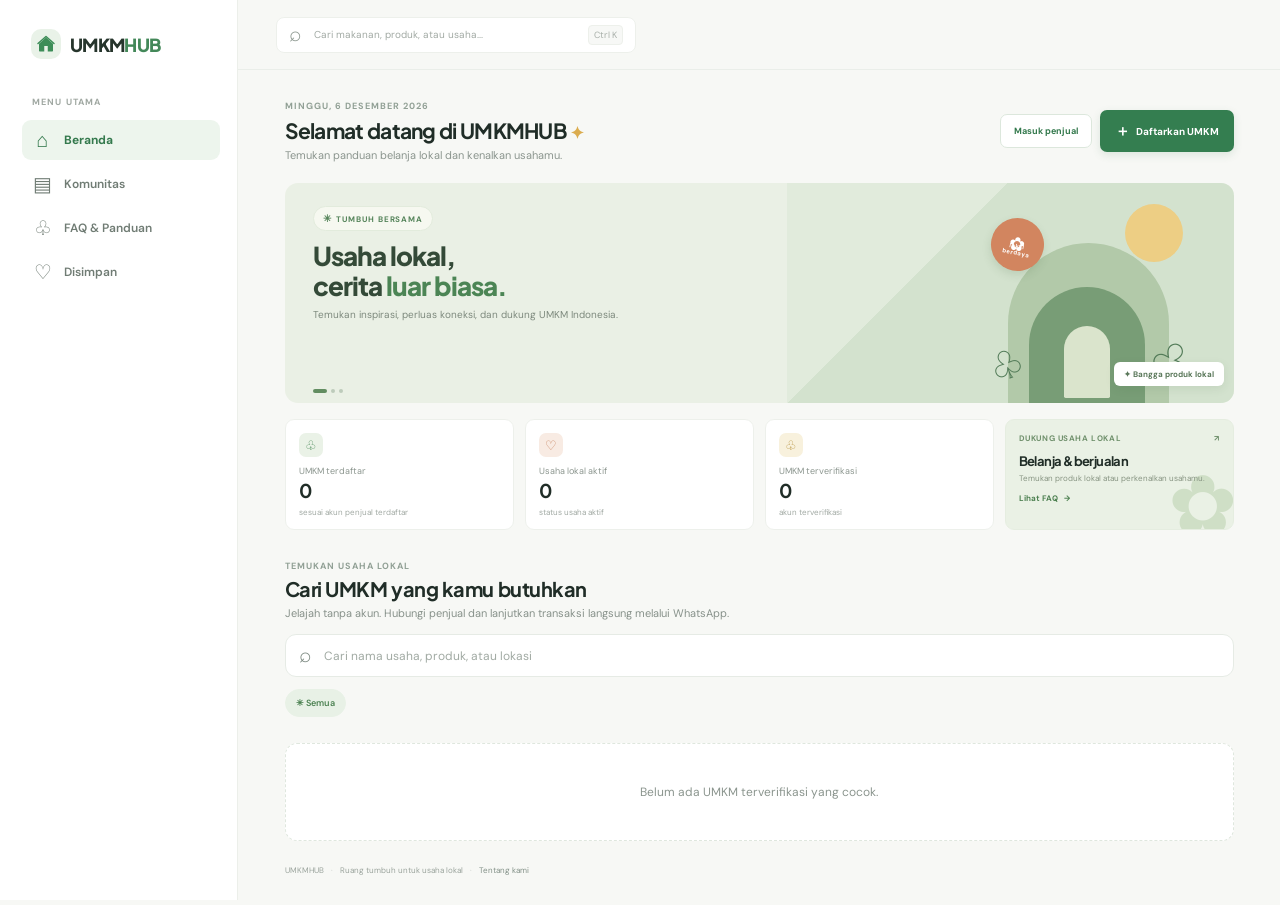
==== index.html @ 836ca8a2 "update" ====
<!doctype html>
<html lang="id">
<head>
  <meta charset="utf-8" />
  <meta name="viewport" content="width=device-width, initial-scale=1" />
  <meta name="theme-color" content="#f7f8f5" />
  <meta name="description" content="Temukan, dukung, dan tumbuhkan UMKM Indonesia bersama UMKMHUB." />
  <title>UMKMHUB — Tumbuh Bersama</title>
  <link rel="preconnect" href="https://fonts.googleapis.com">
  <link rel="preconnect" href="https://fonts.gstatic.com" crossorigin>
  <link href="https://fonts.googleapis.com/css2?family=DM+Sans:wght@400;500;600;700;800&family=Plus+Jakarta+Sans:wght@400;500;600;700;800&display=swap" rel="stylesheet">
  <link rel="stylesheet" href="styles.css" />
  <link rel="stylesheet" href="admin.css" />
  <link rel="stylesheet" href="motion.css" />
  <link rel="stylesheet" href="app-motion.css" />
  
</head>
<body>
  <div class="app-shell">
    <aside class="sidebar">
      <a class="brand" href="#home" aria-label="UMKMHUB beranda"><span class="brand-mark"><svg viewBox="0 0 40 40" fill="none"><path d="M6 19.5 20 7l14 12.5v14a1.5 1.5 0 0 1-1.5 1.5h-9v-11h-7v11h-9A1.5 1.5 0 0 1 6 33.5v-14Z" fill="currentColor"/><path d="M4 19 20 5l16 14" stroke="currentColor" stroke-width="3" stroke-linecap="round" stroke-linejoin="round"/></svg></span><span>UMKM<span class="brand-green">HUB</span></span></a>
      <div class="side-label">MENU UTAMA</div>
      <nav class="main-nav" aria-label="Navigasi utama">
        <a class="nav-link active" href="#home"><span class="nav-icon">⌂</span>Beranda</a>
        <a class="nav-link" href="#community"><span class="nav-icon">▤</span>Komunitas</a>
        <a class="nav-link" href="#programs"><span class="nav-icon">♧</span>FAQ & Panduan</a>
        <a class="nav-link" href="#saved"><span class="nav-icon">♡</span>Disimpan</a>
      </nav>
    </aside>

    <main class="main-content">
      <header class="topbar"><div class="mobile-brand"><span class="brand-mark"><svg viewBox="0 0 40 40" fill="none"><path d="M6 19.5 20 7l14 12.5v14a1.5 1.5 0 0 1-1.5 1.5h-9v-11h-7v11h-9A1.5 1.5 0 0 1 6 33.5v-14Z" fill="currentColor"/><path d="M4 19 20 5l16 14" stroke="currentColor" stroke-width="3" stroke-linecap="round" stroke-linejoin="round"/></svg></span>UMKM<span class="brand-green">HUB</span></div><label class="top-search"><span aria-hidden="true">⌕</span><input id="global-search" type="search" placeholder="Cari makanan, produk, atau usaha..." aria-label="Cari makanan, produk, atau usaha"><kbd>Ctrl K</kbd></label></header>
      <div class="content-wrap">
      <div class="community-view page-view" id="home" data-page-view="home">
        <section class="welcome-row"><div><div class="date-label">SELASA, 24 JUNI 2025</div><h1>Selamat datang di UMKMHUB <span>✦</span></h1><p>Temukan panduan belanja lokal dan kenalkan usahamu.</p></div><div class="buyer-actions"><button type="button" class="seller-login-trigger" id="seller-login-trigger">Masuk penjual</button><button class="primary-button" id="add-business"><span>＋</span> Daftarkan UMKM</button></div></section>
        <section class="hero-banner"><div class="hero-copy"><div class="hero-tag"><span>✳</span> TUMBUH BERSAMA</div><h2>Usaha lokal,<br>cerita <em>luar biasa.</em></h2><p>Temukan inspirasi, perluas koneksi, dan dukung UMKM Indonesia.</p></div><div class="hero-art" aria-hidden="true"><div class="sun"></div><div class="arch arch-back"></div><div class="arch arch-front"><div class="arch-window"></div></div><div class="plant plant-a">♧</div><div class="plant plant-b">♧</div><div class="hero-sticker">✿<small>lokal<br>berdaya</small></div><div class="floating-note">✦  Bangga produk lokal</div></div><div class="hero-dots"><i class="on"></i><i></i><i></i></div></section>

        <section class="stats-grid" aria-label="Ringkasan komunitas"><article class="stat-card"><span class="stat-icon green-icon">♧</span><small>UMKM terdaftar</small><strong>0</strong><span class="stat-foot">sesuai akun penjual terdaftar</span></article><article class="stat-card"><span class="stat-icon peach-icon">♡</span><small>Usaha lokal aktif</small><strong>0</strong><span class="stat-foot">status usaha aktif</span></article><article class="stat-card"><span class="stat-icon yellow-icon">♧</span><small>UMKM terverifikasi</small><strong>0</strong><span class="stat-foot">akun terverifikasi</span></article><article class="stat-card stat-highlight"><div class="highlight-top"><span>DUKUNG USAHA LOKAL</span><span>↗</span></div><strong>Belanja & berjualan</strong><p>Temukan produk lokal atau perkenalkan usahamu.</p><button type="button" class="text-link">Lihat FAQ <span>→</span></button><div class="highlight-flower">✿</div></article></section>

        <section class="section-block buyer-discover" id="discover">
  <div class="section-heading"><div><div class="eyebrow">TEMUKAN USAHA LOKAL</div><h2>Cari UMKM yang kamu butuhkan</h2><p class="discover-intro">Jelajah tanpa akun. Hubungi penjual dan lanjutkan transaksi langsung melalui WhatsApp.</p></div></div>
  <label class="discover-search"><span aria-hidden="true">⌕</span><input id="discover-search" type="search" placeholder="Cari nama usaha, produk, atau lokasi" aria-label="Cari UMKM berdasarkan nama, produk, atau lokasi"></label>
  <div class="category-row" role="group" aria-label="Filter kategori"><button class="category-chip selected" data-category="Semua">✳ Semua</button></div>
  <div class="business-grid" id="business-grid"></div>
  <div class="empty-search" id="empty-search">Belum ada UMKM terverifikasi yang cocok.</div>
</section>
      </div>

        <section class="section-block saved-section page-view" id="saved" data-page-view="saved" aria-labelledby="saved-title">
          <div class="section-heading"><div><div class="eyebrow">DAFTAR PRIBADI</div><h2 id="saved-title">UMKM yang kamu simpan</h2><p class="saved-intro">Kumpulkan toko favorit agar mudah ditemukan kembali.</p></div></div>
          <p class="saved-empty" id="saved-empty">Belum ada toko tersimpan. Kunjungi postingan penjual di Komunitas, lalu tekan Simpan.</p>
          <div class="saved-grid" id="saved-grid"></div>
        </section>

        <section class="section-block faq-section page-view" id="programs" data-page-view="programs" aria-labelledby="faq-title">
          <div class="section-heading"><div><div class="eyebrow">PANDUAN UMKMHUB</div><h2 id="faq-title">Belanja lokal atau mulai berjualan</h2><p class="faq-intro">Jawaban singkat tentang cara menemukan produk UMKM dan mengenalkan usahamu di UMKMHUB.</p></div></div>
          <div class="faq-list">
            <details><summary>Bagaimana cara membeli produk di UMKMHUB?</summary><p>Jelajahi UMKM terverifikasi, pilih usaha atau produk yang kamu suka, lalu tekan <b>Hubungi via WhatsApp</b>. Kamu bisa bertanya stok dan menyepakati harga, pembayaran, serta pengiriman langsung dengan penjual.</p></details>
            <details><summary>Apakah pembeli perlu membuat akun?</summary><p>Tidak. Kamu dapat melihat daftar usaha dan produk tanpa akun, kemudian menghubungi penjual langsung melalui WhatsApp.</p></details>
            <details><summary>Bagaimana cara mendaftarkan usaha agar bisa tampil?</summary><p>Tekan <b>Daftarkan UMKM</b>, lengkapi data pemilik dan usaha, lalu buat kata sandi untuk akun penjual. Admin akan meninjau pendaftaran sebelum usaha ditampilkan.</p></details>
            <details><summary>Kapan usaha saya tampil di daftar UMKM?</summary><p>Usaha tampil kepada masyarakat setelah pendaftaran diverifikasi oleh admin. Setelah disetujui, masuk dengan nomor WhatsApp dan kata sandi untuk mengelola profil serta produk di dashboard penjual.</p></details>
            <details><summary>Bagaimana transaksi dan pengiriman dilakukan?</summary><p>UMKMHUB membantu mempertemukan pembeli dan penjual. Detail pesanan, pembayaran, dan pengiriman disepakati langsung antara pembeli dan penjual melalui WhatsApp.</p></details>
            <details><summary>Apakah penjual bisa memperkenalkan produk dan kabar usaha?</summary><p>Bisa. Penjual yang sudah masuk dapat mengelola profil usaha, menambahkan produk, dan membagikan cerita atau informasi terbaru untuk komunitas.</p></details>
          </div>
          <div class="faq-actions"><button type="button" class="primary-button" id="faq-seller-register">Daftarkan usahamu <span>→</span></button></div>
        </section>

        <section class="section-block community-section page-view" id="community" data-page-view="community"><div class="section-heading"><div><div class="eyebrow">DARI KOMUNITAS</div><h2>Cerita & inspirasi <span class="tiny-spark">✦</span></h2></div><button class="compose-button" id="compose-post">＋ Buat postingan</button></div><p class="community-empty" id="community-empty">Belum ada postingan dari penjual aktif.</p></section>
        <section class="section-block about-section page-view" id="tentang" data-page-view="tentang" aria-labelledby="about-title"><div class="eyebrow">TENTANG PROYEK</div><h1 id="about-title">Tentang UMKMHUB</h1><p class="about-intro">Proyek ini dibuat sebagai bagian dari tugas Rekayasa Perangkat Lunak.</p><article class="about-creator-card"><span class="about-creator-avatar" aria-hidden="true">FP</span><div class="about-creator-details"><span class="eyebrow">IDENTITAS PEMBUAT</span><h2>Fanesa dwi putri</h2><dl><div><dt>NIM</dt><dd>43250542</dd></div><div><dt>Tugas</dt><dd>Rekayasa perangkat lunak (RPL)</dd></div></dl></div></article></section>
        <footer class="page-footer">UMKMHUB <span>·</span> Ruang tumbuh untuk usaha lokal <span>·</span> <a href="#tentang">Tentang kami</a></footer>
      </div>
    </main>
  </div>
  <nav class="mobile-nav" aria-label="Navigasi mobile"><a class="active" href="#home"><span>⌂</span>Beranda</a><a href="#community"><span>▤</span>Komunitas</a><button id="mobile-add" aria-label="Daftarkan UMKM">＋</button><a href="#programs"><span>❔</span>FAQ</a><a href="#saved"><span>♡</span>Disimpan</a></nav>
  <div class="toast" id="toast" role="status"></div>
  <dialog class="registration-modal" id="registration-modal"><form id="registration-form"><div class="modal-top"><div><div class="eyebrow">PENDATAAN UMKM</div><h2>Daftarkan usahamu</h2><p>Lengkapi data agar usaha lebih mudah ditemukan.</p></div><button type="button" class="modal-close" aria-label="Tutup">×</button></div><div class="form-section-title">Data pemilik</div><div class="form-grid"><label>Nama pemilik<input name="owner" required placeholder="Nama lengkap"></label><label>Nomor WhatsApp<input name="phone" required inputmode="tel" placeholder="08xxxxxxxxxx"></label><label>Email<input name="email" type="email" required placeholder="nama@email.com"></label><label>Alamat pemilik<input name="ownerAddress" required placeholder="Kecamatan, kota"></label></div><div class="form-section-title">Data usaha</div><div class="form-grid"><label>Nama usaha<input name="business" required placeholder="Nama yang dikenal pelanggan"></label><label>Kategori<select name="category" required><option value="">Pilih kategori</option><option>Kuliner</option><option>Fashion</option><option>Kerajinan</option><option>Kecantikan</option><option>Jasa</option><option>Minuman</option><option>Lainnya</option></select></label><label>Tahun berdiri<input name="year" type="number" min="1900" max="2026" placeholder="Contoh: 2021"></label><label>Alamat usaha<input name="address" required placeholder="Jalan, kecamatan, kota"></label><label>Jumlah karyawan<input name="employees" type="number" min="0" placeholder="Jumlah orang"></label><label>Omzet per bulan<input name="revenue" placeholder="Rp"></label><label>Jumlah produk<input name="products" type="number" min="0" placeholder="Jumlah produk"></label><label>Status usaha<select name="businessStatus"><option>Aktif</option><option>Tidak Aktif</option></select></label><label class="full-field">Media sosial<input name="social" placeholder="Instagram, TikTok, atau tautan lainnya"></label><label class="full-field">Deskripsi usaha<textarea name="description" rows="3" placeholder="Ceritakan usaha dan produk unggulanmu"></textarea></label><label class="full-field">Foto usaha / produk<input name="photo" type="file" accept="image/*"></label></div><div class="seller-account-step" id="seller-account-step" hidden><div class="form-section-title">Buat akun penjual</div><p class="account-step-copy">Nomor WhatsApp ini menjadi nomor login. Akun dapat digunakan setelah disetujui admin.</p><label>Nomor WhatsApp untuk login<input id="seller-account-phone" type="tel" readonly></label><label>Kata sandi<input id="seller-password" type="password" minlength="8" autocomplete="new-password" placeholder="Minimal 8 karakter"></label><label>Ulangi kata sandi<input id="seller-password-confirm" type="password" minlength="8" autocomplete="new-password" placeholder="Masukkan ulang kata sandi"></label></div><div class="form-note" id="registration-note">Pendaftaran akan berstatus <b>Menunggu Verifikasi</b> sampai ditinjau pengelola.</div><div class="modal-actions"><button type="button" class="cancel-button" id="registration-back" hidden>Kembali</button><button type="button" class="cancel-button" id="registration-cancel">Batal</button><button type="submit" class="primary-button" id="registration-next">Selanjutnya <span>→</span></button></div></form></dialog>
  <dialog class="seller-login-modal" id="seller-login-modal"><form id="seller-login-form"><div class="modal-top"><div><div class="eyebrow">AKUN PENJUAL</div><h2>Masuk ke UMKMHUB</h2><p>Gunakan nomor WhatsApp yang didaftarkan.</p></div><button type="button" class="modal-close seller-login-close" aria-label="Tutup">×</button></div><label>Nomor WhatsApp<input name="phone" type="tel" autocomplete="username" required placeholder="08xxxxxxxxxx"></label><label>Kata sandi<input name="password" type="password" autocomplete="current-password" required></label><p class="seller-login-message" id="seller-login-message" role="status"></p><button type="submit" class="primary-button">Masuk <span>→</span></button><p class="login-register-hint">Belum punya akun penjual? <button type="button" id="seller-register-trigger">Daftarkan usaha</button></p></form></dialog>
  <dialog class="post-modal" id="post-modal"><form id="post-form"><div class="modal-top"><div><div class="eyebrow">KOMUNITAS UMKMHUB</div><h2>Bagikan cerita usahamu</h2><p>Ceritakan kabar, produk baru, atau pencapaianmu.</p></div><button type="button" class="post-close modal-close" aria-label="Tutup">×</button></div><label class="post-label">Postingan<textarea name="postText" rows="5" required placeholder="Apa cerita usahamu hari ini?"></textarea></label><div class="form-grid post-fields"><label>Produk (opsional)<input name="postProduct" placeholder="Nama produk"></label><label>Harga (opsional)<input name="postPrice" placeholder="Contoh: Rp 25.000"></label></div><div class="modal-actions"><button type="button" class="post-cancel cancel-button">Batal</button><button type="submit" class="primary-button">Publikasikan <span>↗</span></button></div></form></dialog>
  <dialog class="profile-modal" id="profile-modal"><div class="profile-modal-cover"><span class="profile-modal-emoji"></span><button type="button" class="profile-close modal-close" aria-label="Tutup">×</button></div><div class="profile-modal-body"><div class="profile-modal-title"><div><div class="eyebrow">PROFIL UMKM · <span class="profile-category"></span></div><h2 class="profile-name"></h2><p class="profile-location"></p></div><button class="follow-button profile-follow">+ Ikuti</button></div><p class="profile-about">Usaha lokal yang tumbuh bersama komunitas UMKMHUB.</p><h3>Produk unggulan</h3><div class="profile-products"></div><button class="primary-button contact-owner">Hubungi via WhatsApp ↗</button></div></dialog>
  <script src="store.js"></script>
  <script src="home.js"></script>
</body>
</html>
---- styles.css ----
:root{--ink:#202d27;--muted:#87908a;--green:#26784d;--green-dark:#1d633f;--green-soft:#e9f2e8;--line:#edf0eb;--paper:#fff;--bg:#f7f8f5;--font:'DM Sans',sans-serif;--display:'Plus Jakarta Sans',sans-serif}*{box-sizing:border-box}html{scroll-behavior:smooth}body{margin:0;background:var(--bg);color:var(--ink);font-family:var(--font);font-size:13px;-webkit-font-smoothing:antialiased}button,input{font:inherit}button,a{-webkit-tap-highlight-color:transparent}button{color:inherit}.app-shell{max-width:1600px;margin:auto;min-height:100vh;display:grid;grid-template-columns:238px minmax(510px,1fr) 300px;background:var(--bg)}.sidebar{position:sticky;top:0;height:100vh;padding:29px 17px 18px 22px;background:#fff;border-right:1px solid #ecefea;display:flex;flex-direction:column;z-index:5}.brand{display:flex;align-items:center;gap:9px;text-decoration:none;color:#26352c;font:800 18px var(--display);letter-spacing:-.7px;padding:0 9px 37px}.brand-mark{display:grid;place-items:center;width:30px;height:30px;border-radius:10px;background:#e9f2e8;color:#3d8d58}.brand-mark svg{width:20px;height:20px}.brand-green{color:#438859}.side-label{padding:0 10px;color:#a0a8a2;font-size:9px;font-weight:700;letter-spacing:1.15px}.main-nav{display:grid;gap:4px;margin-top:12px}.nav-link{height:40px;display:flex;align-items:center;gap:12px;padding:0 11px;border-radius:9px;text-decoration:none;color:#707c74;font-size:12px;font-weight:600;transition:.2s}.nav-link:hover{background:#f6f8f5;color:#3d794f}.nav-link.active{color:#34794d;background:#edf5ed;font-weight:700}.nav-icon{width:19px;text-align:center;font-size:20px;font-weight:400;line-height:1}.connect-label{margin-top:30px}.connections{padding:9px 8px 0}.connection{height:43px;display:flex;align-items:center;gap:9px;position:relative}.connection>span:nth-child(2){display:grid;gap:2px}.connection b{font-size:10px;font-weight:600}.connection small{font-size:9px;color:#9aa29c}.avatar{display:grid;place-items:center;flex-shrink:0;border-radius:50%;font-size:14px}.avatar.mini{width:27px;height:27px;font-size:12px}.avatar-1{background:#f3e9d7}.avatar-2{background:#ecdfeb}.avatar-3{background:#e5e7d5}.avatar-4{background:#e5d5bd}.online-dot{position:absolute;width:7px;height:7px;border:1.5px solid #fff;background:#66b479;border-radius:50%;left:20px;top:23px}.see-all{border:0;background:none;color:#4d8b5e;padding:9px 0 0 36px;font-size:10px;font-weight:600;cursor:pointer}.see-all span{margin-left:7px}.sidebar-bottom{margin-top:auto}.help-card{background:#f3f6ef;padding:15px;border-radius:11px;position:relative;overflow:hidden}.help-spark{position:absolute;right:12px;top:9px;color:#a5bd8d;font-size:25px}.help-card>b{font-size:11px}.help-card p{color:#818d82;font-size:10px;line-height:1.55;margin:7px 0 11px;max-width:160px}.help-card a{font-size:9px;font-weight:700;text-decoration:none;color:#4e8055}.help-card a span{margin-left:4px}.profile-switch{width:100%;border:0;border-top:1px solid var(--line);margin-top:17px;padding:14px 3px 0;background:#fff;display:flex;align-items:center;text-align:left;gap:9px;cursor:pointer}.user-avatar{width:32px;height:32px;color:#fff;background:#4b8660;font-size:10px;font-weight:700}.profile-info{display:grid;gap:3px;flex:1}.profile-info b{font-size:10px}.profile-info small{font-size:9px;color:#929b94}.more-dots{color:#838e87;font-size:20px;letter-spacing:1px}.main-content{min-width:0}.topbar{height:70px;position:sticky;top:0;z-index:4;background:rgba(247,248,245,.92);backdrop-filter:blur(12px);display:flex;align-items:center;justify-content:space-between;padding:0 38px;border-bottom:1px solid rgba(230,234,228,.7)}.top-search{height:36px;width:min(360px,55%);display:flex;align-items:center;gap:10px;padding:0 12px;background:#fff;border:1px solid #edf0eb;border-radius:8px;color:#8d9890}.top-search>span{font-size:21px;line-height:1}.top-search input{border:0;outline:none;min-width:0;flex:1;color:#39453e;font-size:10px;background:transparent}.top-search input::placeholder{color:#a2aaa4}.top-search kbd{font:9px var(--font);color:#a8afa9;background:#f7f8f6;border:1px solid #edf0eb;border-radius:4px;padding:3px 5px}.top-actions{display:flex;align-items:center;gap:14px}.icon-button{border:0;background:none;font-size:19px;color:#737e76;position:relative;cursor:pointer}.notification i{position:absolute;width:5px;height:5px;right:1px;top:2px;border-radius:50%;background:#db8d60}.top-divider{height:26px;border-left:1px solid #e4e8e2}.top-user{border:0;background:none;display:flex;align-items:center;gap:8px;font-size:10px;font-weight:600;cursor:pointer}.top-user .user-avatar{width:29px;height:29px}.chevron{color:#99a19b;font-size:16px}.content-wrap{width:min(100%,1025px);margin:0 auto;padding:30px 38px 26px}.welcome-row{display:flex;justify-content:space-between;align-items:center;margin-bottom:21px}.date-label,.eyebrow{font-size:9px;font-weight:700;letter-spacing:1px;color:#91a095}.welcome-row h1{font:700 21px var(--display);letter-spacing:-.7px;margin:5px 0 4px}.welcome-row h1 span{color:#dbac4e;font-size:17px}.welcome-row p{color:#8b958e;margin:0;font-size:11px}.primary-button{border:0;border-radius:7px;background:#347e50;color:#fff;font-size:10px;font-weight:700;padding:11px 15px;box-shadow:0 3px 8px #397b5024;cursor:pointer;transition:.18s}.primary-button:hover,.program-button:hover{background:#246940;transform:translateY(-1px)}.primary-button span{font-size:15px;vertical-align:-1px;margin-right:4px}.hero-banner{height:220px;border-radius:13px;overflow:hidden;position:relative;background:#eaf0e5;display:flex}.hero-copy{position:relative;z-index:2;padding:23px 28px;width:57%}.hero-tag{display:inline-flex;gap:5px;align-items:center;color:#548359;background:#f6f8f0;border:1px solid #e2ebdc;border-radius:20px;padding:5px 9px;font-size:8px;letter-spacing:.9px;font-weight:700}.hero-tag span{font-size:10px}.hero-copy h2{font:800 26px/1.14 var(--display);letter-spacing:-1px;margin:10px 0 8px;color:#344a38}.hero-copy h2 em{font-style:normal;color:#4c8555}.hero-copy p{font-size:10px;color:#7d897d;margin:0 0 13px}.hero-cta{display:inline-flex;align-items:center;gap:13px;text-decoration:none;background:#34794b;color:#fff;border-radius:6px;padding:8px 11px;font-size:9px;font-weight:700}.hero-cta span{font-size:13px}.hero-art{position:absolute;right:0;top:0;width:47%;height:100%;overflow:hidden;background:linear-gradient(135deg,#e1ebdc 0 33%,#d3e2ce 33% 100%)}.sun{position:absolute;right:51px;top:21px;width:58px;height:58px;border-radius:50%;background:#edce84}.arch{position:absolute;bottom:-6px;border-radius:90px 90px 0 0}.arch-back{width:161px;height:166px;right:65px;background:#b2c9a9}.arch-front{width:116px;height:122px;right:89px;background:#789d76}.arch-window{position:absolute;top:39px;left:35px;width:46px;height:72px;border-radius:28px 28px 2px 2px;background:#dae4cc}.plant{position:absolute;bottom:10px;color:#517a57;font-size:48px;transform:rotate(25deg)}.plant-a{right:42px}.plant-b{right:210px;bottom:12px;font-size:39px;transform:rotate(-20deg)}.hero-sticker{position:absolute;top:35px;right:190px;color:#fff;background:#d2855f;width:53px;height:53px;border-radius:50%;display:grid;place-items:center;font-size:19px;transform:rotate(11deg);box-shadow:0 4px 8px #42623c26}.hero-sticker small{position:absolute;top:25px;font-size:6px;color:#fff;text-align:center;font-weight:700;line-height:1.1}.floating-note{position:absolute;right:10px;bottom:17px;padding:7px 10px;background:#fff;border-radius:6px;color:#597759;font-size:8px;font-weight:700;box-shadow:0 3px 10px #38523118}.hero-dots{position:absolute;z-index:3;bottom:10px;left:28px;display:flex;gap:4px}.hero-dots i{width:4px;height:4px;border-radius:4px;background:#bdcbbb}.hero-dots i.on{width:14px;background:#628d61}.stats-grid{display:grid;grid-template-columns:repeat(4,minmax(0,1fr));gap:11px;margin:16px 0 29px}.stat-card{position:relative;min-height:100px;border-radius:9px;background:#fff;border:1px solid #edf0eb;padding:13px 13px 10px;overflow:hidden}.stat-icon{width:24px;height:24px;display:grid;place-items:center;border-radius:7px;font-size:13px}.green-icon{background:#eaf2e7;color:#4b8a59}.peach-icon{background:#f8ebe3;color:#c78361}.yellow-icon{background:#f8f1dd;color:#b89543}.stat-change{position:absolute;right:11px;top:18px;color:#598d61;font-size:8px;font-weight:700}.stat-card>small{display:block;color:#8c968f;margin-top:8px;font-size:9px}.stat-card>strong{display:block;font:700 19px var(--display);letter-spacing:-.6px;margin-top:1px}.stat-foot{font-size:8px;color:#a1a9a3}.stat-highlight{background:#eaf1e5;border-color:#e5ede0;padding:13px}.highlight-top{display:flex;justify-content:space-between;color:#70906c;font-size:8px;font-weight:700;letter-spacing:.6px}.stat-highlight>strong{position:relative;z-index:1;font-size:13px;margin-top:10px}.stat-highlight p{position:relative;z-index:1;margin:4px 0 5px;color:#879482;font-size:8px}.text-link{position:relative;z-index:1;border:0;background:none;padding:0;color:#4d8051;font-size:8px;font-weight:700;cursor:pointer}.text-link span{margin-left:4px}.highlight-flower{position:absolute;right:-5px;bottom:-19px;color:#cfdfc6;font-size:83px;line-height:1}.section-block{margin-top:0}.section-heading{display:flex;align-items:end;justify-content:space-between;margin-bottom:12px}.section-heading h2{font:700 16px var(--display);letter-spacing:-.4px;margin:4px 0 0}.tiny-spark{color:#dda84a;font-size:13px}.view-all{font-size:9px;color:#55855d;text-decoration:none;font-weight:700;padding-bottom:2px}.view-all span{font-size:13px;margin-left:5px}.category-row{display:flex;align-items:center;gap:7px;overflow:auto;padding:0 0 12px;scrollbar-width:none}.category-row::-webkit-scrollbar{display:none}.category-chip{flex-shrink:0;background:#fff;color:#77827a;border:1px solid #ecefea;border-radius:20px;padding:7px 10px;font-size:9px;font-weight:600;cursor:pointer;transition:.18s}.category-chip.selected{background:#e8f1e6;border-color:#e8f1e6;color:#4b8151}.category-chip:hover{border-color:#cbdcc9}.more-chip{color:#6b8a69}.business-grid{display:grid;grid-template-columns:repeat(3,minmax(0,1fr));gap:11px}.business-card{background:#fff;border:1px solid #edf0eb;border-radius:9px;overflow:hidden;min-width:0;transition:transform .18s,box-shadow .18s}.business-card:hover{transform:translateY(-2px);box-shadow:0 8px 22px #27382b0c}.business-cover{height:101px;position:relative;display:grid;place-items:center;overflow:hidden}.cover-food{background:linear-gradient(135deg,#e5d5b6,#c3a277)}.cover-fashion{background:linear-gradient(135deg,#e4d6e2,#c9a9c4)}.cover-coffee{background:linear-gradient(135deg,#e5d9c3,#baa287)}.cover-emoji{font-size:42px;filter:drop-shadow(0 5px 4px #47392027);transition:transform .2s}.business-card:hover .cover-emoji{transform:scale(1.08) rotate(-3deg)}.verified{position:absolute;left:8px;top:8px;background:#ffffffdf;color:#4b8054;border-radius:4px;padding:4px 6px;font-size:7px;font-weight:700}.save-button{position:absolute;right:8px;top:7px;border:0;background:#ffffffd9;color:#78847b;width:24px;height:24px;border-radius:50%;font-size:14px;cursor:pointer}.save-button.saved{color:#d27662;background:#fff}.business-detail{padding:10px}.business-head{display:flex;align-items:center;gap:7px;min-width:0}.business-avatar{width:28px;height:28px;font-size:13px}.business-title{display:grid;gap:3px;min-width:0;flex:1}.business-title>b{font-size:9px;white-space:nowrap;overflow:hidden;text-overflow:ellipsis}.business-title>small{font-size:7px;color:#8d9890;white-space:nowrap}.business-title>small:first-letter{color:#59a267}.follow-button{border:1px solid #dce9da;background:#f5f8f1;color:#55825a;border-radius:5px;padding:5px 7px;font-size:7px;font-weight:700;white-space:nowrap;cursor:pointer}.follow-button.following{background:#34794d;color:#fff;border-color:#34794d}.business-detail>p{height:29px;overflow:hidden;margin:9px 0 9px;color:#808b83;font-size:8px;line-height:1.55}.product-preview{height:38px;display:flex;align-items:center;gap:7px;padding:4px 6px;background:#f8f9f6;border-radius:5px}.product-thumb{display:grid;place-items:center;width:28px;height:28px;border-radius:4px;background:#ece7dc;font-size:17px}.product-preview>span:nth-child(2){display:grid;gap:3px;flex:1;min-width:0}.product-preview b{font-size:7px;white-space:nowrap;overflow:hidden;text-overflow:ellipsis}.product-preview small{font-size:7px;color:#969f98}.product-preview small strong{font-size:7px;color:#4d8053}.product-arrow{color:#8ca18b;font-size:12px}.card-footer{display:flex;align-items:center;gap:9px;margin-top:8px;color:#9aa39c;font-size:7px}.card-footer>span:first-child{color:#c47c70}.card-footer>span:first-child b{color:#879189}.card-footer>span:nth-child(2){margin-left:auto}.like-button{border:0;background:transparent;padding:0 2px;color:#9aa39c;font-size:14px;cursor:pointer}.like-button.liked{color:#d27662}.empty-search{padding:35px;text-align:center;color:#8b958e;font-size:11px}.community-section{margin-top:31px}.feed-card{padding:14px;background:#fff;border:1px solid #edf0eb;border-radius:9px}.feed-top{display:flex;align-items:center;gap:8px}.feed-top>span:nth-child(2){display:grid;gap:3px;flex:1}.feed-top b{font-size:9px}.feed-top small{font-size:8px;color:#909a92}.feed-top small span{padding:0 3px}.feed-more{border:0;background:none;color:#919a93;font-size:18px;cursor:pointer}.feed-card>p{font-size:9px;line-height:1.7;color:#616e64;margin:11px 0}.feed-photo{height:122px;position:relative;overflow:hidden;border-radius:7px;background:linear-gradient(110deg,#b5c08b,#e6c69a 55%,#f0dcc1);display:flex;align-items:center;padding-left:20px;gap:13px}.feed-photo:before,.feed-photo:after{content:'';position:absolute;width:150px;height:150px;border-radius:50%;background:#71855330;right:13%;top:-85px}.feed-photo:after{width:110px;height:110px;right:8%;top:57px;background:#bd765547}.feed-photo>span:first-child{font-size:49px;z-index:1;filter:drop-shadow(0 5px 5px #3a311e33)}.feed-photo>div{z-index:1;display:grid;gap:5px}.feed-photo>div b{font:700 13px var(--display);color:#fff;text-shadow:0 1px 5px #443a22}.feed-photo>div small{font-size:8px;color:#fff;text-shadow:0 1px 4px #443a22}.photo-spark{position:absolute;right:17px;top:14px;color:#fff9;font-size:25px}.feed-actions{display:flex;gap:18px;padding:11px 2px 8px;border-bottom:1px solid #f0f2ef}.feed-actions button{border:0;background:none;padding:0;color:#858f88;font-size:8px;cursor:pointer}.feed-actions button:first-child{color:#ca8174}.feed-actions span{padding-left:4px;color:#78837b}.feed-actions .share-action{margin-left:auto}.comment-box{display:flex;align-items:center;gap:8px;padding-top:10px}.comment-box .avatar{width:25px;height:25px}.comment-box input{flex:1;min-width:0;border:0;outline:none;background:#f6f7f4;border-radius:20px;padding:8px 11px;font-size:8px}.comment-box input::placeholder{color:#a3aba5}.comment-box button{border:0;background:none;color:#51845a;font-size:8px;font-weight:700;cursor:pointer}.page-footer{padding:24px 0 4px;color:#9aa39c;font-size:8px}.page-footer span{padding:0 5px;color:#c4cac5}.page-footer a{color:#829087;text-decoration:none}.right-rail{background:#fbfcfa;border-left:1px solid #ecefea;padding:27px 17px 20px;min-width:0}.rail-title{display:flex;justify-content:space-between;align-items:center;color:#929c94;font-size:9px;font-weight:700;letter-spacing:1px;margin:1px 1px 14px}.rail-title button{border:0;background:none;color:#939d95;font-size:18px}.rail-card{border:1px solid #edf0eb;background:#fff;border-radius:9px;margin-bottom:13px;overflow:hidden}.trends{padding:14px 13px 12px}.rail-heading{display:flex;justify-content:space-between;align-items:start;margin-bottom:11px}.rail-heading small{font-size:7px;font-weight:700;letter-spacing:.8px;color:#93a096}.rail-heading h3{font:700 12px var(--display);margin:4px 0 0}.rail-heading>span{color:#8ba48a}.trend-item{display:flex;align-items:center;gap:9px;padding:10px 0;border-top:1px solid #f1f3ef;text-decoration:none;color:inherit}.trend-number{font:700 11px var(--display);color:#d1d9d0;width:15px}.trend-item>span:nth-child(2){display:grid;gap:4px;flex:1}.trend-item b{font-size:8px}.trend-item small{font-size:7px;color:#99a29a}.trend-item em{font-style:normal;color:#64a16a}.trend-spark{font-size:12px;color:#b6c8a9}.rail-link{display:block;padding-top:9px;border-top:1px solid #f1f3ef;text-decoration:none;color:#53855c;font-size:8px;font-weight:700}.rail-link span{float:right;font-size:12px;margin-top:-3px}.program-card{border:0;background:#edf1e8}.program-art{height:100px;position:relative;overflow:hidden;background:linear-gradient(130deg,#dbe9d6,#bbd2b7)}.program-sun{position:absolute;width:64px;height:64px;top:17px;left:40px;border-radius:50%;background:#ebcc83}.program-leaf{position:absolute;left:60px;top:17px;color:#678d68;font-size:64px;transform:rotate(14deg)}.program-stamp{position:absolute;left:16px;top:14px;padding:5px 7px;color:#fff;background:#c37558;border-radius:50%;font-weight:700;font-size:7px;transform:rotate(-10deg)}.program-shape{position:absolute;right:33px;bottom:-31px;width:106px;height:121px;border-radius:60px 60px 0 0;background:#789a74;display:flex;align-items:flex-start;justify-content:center;padding-top:18px;color:#dce5d3;font-size:24px}.program-body{padding:13px}.program-label{font-size:7px;letter-spacing:.9px;color:#82967e;font-weight:700}.program-body h3{font:700 15px/1.3 var(--display);letter-spacing:-.4px;margin:6px 0}.program-body>p{font-size:8px;color:#849184;line-height:1.5;margin:0 0 10px}.program-meta{display:flex;justify-content:space-between;color:#7a8a79;font-size:7px;padding-bottom:11px;border-bottom:1px solid #dce5d8}.program-button{width:100%;display:flex;justify-content:space-between;align-items:center;border:0;border-radius:5px;background:#34794d;color:white;padding:9px 10px;margin-top:10px;font-size:8px;font-weight:700;cursor:pointer;transition:.18s}.program-button span{font-size:13px}.impact-card{padding:13px}.impact-head{display:flex;gap:8px;align-items:center}.impact-icon{width:27px;height:27px;display:grid;place-items:center;border-radius:7px;background:#edf4e9;color:#689166;font-size:15px}.impact-head>span:nth-child(2){display:grid;gap:3px}.impact-head small{font-size:6px;letter-spacing:.7px;color:#9aa59a;font-weight:700}.impact-head b{font-size:9px}.impact-number{font:700 19px var(--display);margin-top:14px;letter-spacing:-.4px}.impact-number span{font:500 8px var(--font);letter-spacing:0;color:#879289}.impact-bar{height:5px;border-radius:4px;background:#edf1eb;margin-top:8px;overflow:hidden}.impact-bar i{display:block;width:68%;height:100%;border-radius:4px;background:#79aa70}.impact-foot{display:flex;justify-content:space-between;margin-top:6px;color:#99a29a;font-size:7px}.impact-foot b{color:#648963}.impact-card>p{font-size:7px;color:#8c978f;margin:12px 0 0;padding-top:10px;border-top:1px solid #f0f2ef}.rail-footer{display:flex;flex-wrap:wrap;gap:10px 14px;padding:7px 2px;color:#9da69e;font-size:7px}.rail-footer a{color:#89938b;text-decoration:none}.rail-footer span{width:100%;padding-top:3px}.mobile-brand,.mobile-nav{display:none}.toast{position:fixed;z-index:20;bottom:24px;left:50%;transform:translate(-50%,20px);background:#263d2d;color:white;padding:11px 16px;border-radius:8px;box-shadow:0 8px 25px #15291c35;font-size:11px;opacity:0;pointer-events:none;transition:.25s}.toast.show{opacity:1;transform:translate(-50%,0)}
@media(min-width:1450px){.app-shell{grid-template-columns:250px minmax(620px,1fr) 320px}.content-wrap{padding-top:36px}.hero-banner{height:235px}.business-cover{height:116px}.stat-card{min-height:108px}.right-rail{padding-left:19px;padding-right:19px}}
@media(max-width:1120px){.app-shell{grid-template-columns:208px minmax(0,1fr)}.sidebar{padding-left:15px;padding-right:13px}.right-rail{display:none}.content-wrap{max-width:850px;padding-left:32px;padding-right:32px}.topbar{padding-left:32px;padding-right:32px}.business-cover{height:112px}}
@media(max-width:720px){body{font-size:12px;padding-bottom:66px}.app-shell{display:block}.sidebar{display:none}.main-content{width:100%}.topbar{height:58px;padding:0 17px}.mobile-brand{display:flex;align-items:center;gap:6px;font:800 15px var(--display);letter-spacing:-.6px}.mobile-brand .brand-mark{width:25px;height:25px;border-radius:8px}.mobile-brand .brand-mark svg{width:17px}.top-search{width:auto;flex:1;margin:0 12px;height:33px}.top-search input{font-size:9px}.top-search kbd{display:none}.top-actions{gap:8px}.top-user{display:none}.top-divider{display:none}.icon-button{font-size:17px}.content-wrap{padding:22px 17px 20px}.welcome-row{align-items:center;margin-bottom:17px}.welcome-row h1{font-size:18px}.welcome-row p{font-size:9px}.date-label{font-size:8px}.primary-button{font-size:0;padding:9px 11px}.primary-button span{font-size:18px;margin:0}.hero-banner{height:196px}.hero-copy{padding:21px 19px;width:65%}.hero-copy h2{font-size:23px}.hero-copy p{max-width:200px;font-size:9px;line-height:1.5}.hero-art{width:43%;opacity:.9}.arch-back{right:22px;width:130px}.arch-front{right:46px}.sun{right:24px}.hero-sticker{right:123px;top:34px;transform:scale(.84)}.plant-b{right:147px}.floating-note{right:7px;font-size:7px}.hero-dots{left:19px}.stats-grid{grid-template-columns:repeat(2,minmax(0,1fr));gap:8px;margin:12px 0 24px}.stat-card{min-height:93px;padding:11px}.stat-card>strong{font-size:18px}.stat-highlight>strong{font-size:13px}.section-heading h2{font-size:15px}.eyebrow{font-size:8px}.category-chip{padding:7px 9px}.business-grid{grid-template-columns:repeat(2,minmax(0,1fr));gap:9px}.business-card.third-card{display:none}.business-cover{height:91px}.business-detail{padding:9px}.business-title>b{font-size:8px}.business-title>small{font-size:6px}.business-detail>p{font-size:7px;height:27px}.follow-button{padding:5px 6px}.product-preview b,.product-preview small,.product-preview small strong{font-size:6px}.card-footer{font-size:6px;gap:5px}.community-section{margin-top:25px}.feed-card{padding:12px}.feed-photo{height:108px}.page-footer{text-align:center}.right-rail{display:none}.mobile-nav{height:62px;position:fixed;z-index:10;bottom:0;left:0;right:0;background:#fff;border-top:1px solid #e9ede7;display:flex;align-items:center;justify-content:space-around;padding:4px 8px max(4px,env(safe-area-inset-bottom));box-shadow:0 -4px 20px #26382a08}.mobile-nav a{display:grid;gap:2px;justify-items:center;text-decoration:none;color:#939d95;font-size:7px;min-width:48px}.mobile-nav a span{font-size:20px;line-height:1.1}.mobile-nav a.active{color:#428253}.mobile-nav button{width:38px;height:38px;border:0;border-radius:13px;background:#34794d;color:#fff;font-size:23px;box-shadow:0 4px 10px #34794d35;cursor:pointer}.toast{bottom:76px}}
@media(max-width:380px){.topbar{padding:0 11px}.top-search{margin:0 7px}.top-search input{font-size:8px}.content-wrap{padding-left:12px;padding-right:12px}.hero-banner{height:184px}.hero-copy{padding:18px 14px;width:70%}.hero-copy h2{font-size:21px}.hero-copy p{max-width:185px}.hero-art{width:40%}.hero-sticker{right:95px}.plant-b{right:117px}.floating-note{font-size:6px;padding:6px}.section-heading h2{font-size:14px}.business-grid{gap:7px}.business-cover{height:81px}.business-detail{padding:7px}.business-avatar{width:24px;height:24px}.business-head{gap:5px}.follow-button{font-size:6px}.product-preview{gap:4px;padding:3px}.product-thumb{width:24px;height:26px}}
.buyer-discover{margin-top:30px}.buyer-discover .section-heading{display:block;margin-bottom:14px}.buyer-discover .section-heading h2{font-size:20px;letter-spacing:-.45px}.discover-intro{margin:5px 0 0;color:#87918a;font-size:11px}.discover-search{height:43px;display:flex;align-items:center;gap:10px;padding:0 13px;margin:0 0 12px;border:1px solid #e6ebe5;border-radius:11px;background:#fff;color:#7c8980}.discover-search>span{font-size:21px;line-height:1}.discover-search input{width:100%;border:0;outline:0;background:transparent;color:#26352c;font:inherit;font-size:12px}.discover-search input::placeholder{color:#a1aaa3}.buyer-discover .category-row{margin-bottom:14px}.buyer-discover .business-grid{gap:14px}.buyer-discover .business-card{border-radius:13px;overflow:hidden;border-color:#e9eee8;box-shadow:0 4px 16px #203b2608;transition:transform .2s,border-color .2s,box-shadow .2s}.buyer-discover .business-card:hover{transform:translateY(-2px);border-color:#d5e4d3;box-shadow:0 10px 24px #203b2612}.buyer-discover .business-cover{height:108px}.buyer-discover .business-detail{padding:13px}.buyer-discover .business-detail>p{height:auto;min-height:30px;line-height:1.55;font-size:10px}.buyer-discover .business-title>b{font-size:11px}.buyer-discover .business-title>small{font-size:8px}.buyer-discover .follow-button{white-space:nowrap}.buyer-discover .card-footer{display:flex;align-items:center;gap:9px;margin-top:11px;padding-top:10px;border-top:1px solid #f0f2ef}.buyer-discover .card-footer>span{margin-right:auto}.buyer-discover .like-button{border:0;background:transparent;color:#c77970;font-size:17px;cursor:pointer}.buyer-discover .card-contact{border:0;border-radius:8px;background:#34794d;color:white;padding:8px 11px;font-size:9px;font-weight:700;cursor:pointer;transition:background .18s,transform .18s}.buyer-discover .card-contact:hover{background:#286640;transform:translateY(-1px)}.buyer-discover .empty-search{padding:40px 18px;border:1px dashed #dfe7de;border-radius:12px;background:#fff;font-size:12px}@media(max-width:720px){.buyer-discover{margin-top:24px}.buyer-discover .section-heading h2{font-size:17px}.discover-intro{font-size:10px}.discover-search{height:42px}.buyer-discover .business-grid{grid-template-columns:1fr;gap:11px}.buyer-discover .business-cover{height:125px}.buyer-discover .business-detail{padding:12px}.buyer-discover .business-title>b{font-size:10px}.buyer-discover .business-title>small{font-size:8px}.buyer-discover .business-detail>p{font-size:9px}.buyer-discover .product-preview b,.buyer-discover .product-preview small,.buyer-discover .product-preview small strong{font-size:8px}.buyer-discover .card-footer{font-size:8px}}

.top-user{cursor:default}
.buyer-actions{display:flex;align-items:center;gap:8px}.seller-login-trigger{border:1px solid #dce7dc;background:#fff;color:#34794d;border-radius:7px;padding:10px 13px;font-size:9px;font-weight:700;white-space:nowrap;cursor:pointer}.seller-login-trigger:hover{background:#f2f7f0}.seller-account-step{display:grid;gap:10px;margin-top:14px}.seller-account-step[hidden]{display:none}.seller-account-step>label,.seller-login-modal label{display:grid;gap:5px;color:#77837a;font-size:9px;font-weight:600}.seller-account-step input,.seller-login-modal input{width:100%;border:1px solid #e7ece5;border-radius:6px;padding:10px;color:#435147;background:#fff;outline-color:#9fc49c;font:400 11px var(--font)}.seller-account-step input[readonly]{background:#f6f8f5;color:#7b887e}.account-step-copy{margin:0;color:#7b887e;font-size:10px;line-height:1.5}.seller-login-modal{width:min(420px,calc(100% - 28px));border:0;padding:0;border-radius:12px;box-shadow:0 24px 90px #17231d44;color:var(--ink)}.seller-login-modal::backdrop{background:#18261c88;backdrop-filter:blur(3px)}.seller-login-modal form{display:grid;gap:12px;padding:22px}.seller-login-modal .primary-button{justify-self:end}.seller-login-message{min-height:16px;margin:0;color:#a76e36;font-size:10px}.login-register-hint{margin:0;text-align:center;color:#829087;font-size:10px}.login-register-hint button{border:0;background:none;color:#34794d;font-size:inherit;font-weight:700;cursor:pointer}@media(max-width:720px){.buyer-actions{flex-direction:column;align-items:stretch;gap:6px}.seller-login-trigger{padding:8px;font-size:8px}.buyer-actions .primary-button{padding:8px;font-size:8px;white-space:nowrap}.seller-account-step{gap:9px}}
.buyer-discover .section-heading{display:flex;align-items:center;justify-content:space-between;gap:12px}.buyer-discover .section-heading>div{min-width:0}.buyer-discover .seller-login-trigger{align-self:end}@media(max-width:720px){.buyer-discover .section-heading{align-items:flex-start;flex-direction:column;gap:9px}.buyer-discover .seller-login-trigger{align-self:flex-start}}
.registration-modal [hidden]{display:none!important}

/* FAQ & panduan belanja/berjualan */
.faq-section{scroll-margin-top:88px;padding-top:10px}.faq-intro{max-width:620px;color:#818d84;font-size:12px;line-height:1.65;margin:8px 0 0}.faq-list{display:grid;gap:9px;margin-top:18px}.faq-list details{background:#fff;border:1px solid #e9eee8;border-radius:11px;padding:0 17px;transition:border-color .2s,box-shadow .2s}.faq-list details[open]{border-color:#cbdccb;box-shadow:0 8px 22px #243b2b0a}.faq-list summary{position:relative;list-style:none;cursor:pointer;padding:16px 32px 16px 0;font-size:12px;font-weight:700;color:#2c3b31}.faq-list summary::-webkit-details-marker{display:none}.faq-list summary::after{content:'+';position:absolute;right:0;top:12px;width:24px;height:24px;display:grid;place-items:center;border-radius:50%;background:#edf5ed;color:#347e50;font-size:18px;font-weight:500;transition:transform .2s}.faq-list details[open] summary::after{content:'−';transform:rotate(180deg)}.faq-list details p{margin:0;padding:0 30px 16px 0;color:#77847b;font-size:11px;line-height:1.75}.faq-list details p b{color:#347e50}.faq-actions{display:flex;align-items:center;gap:10px;margin-top:17px}.faq-actions .hero-cta{display:inline-flex;align-items:center;gap:10px;text-decoration:none;border-radius:7px;padding:10px 13px;background:#edf5ed;color:#347e50;font-size:10px;font-weight:700}.faq-actions .primary-button{padding:11px 14px}
@media(max-width:700px){.faq-section{scroll-margin-top:64px}.faq-intro{font-size:11px}.faq-list{gap:7px;margin-top:14px}.faq-list details{padding:0 13px}.faq-list summary{padding:14px 29px 14px 0;font-size:11px}.faq-list details p{font-size:10px;padding-right:5px}.faq-actions{flex-wrap:wrap}.faq-actions .hero-cta,.faq-actions .primary-button{min-height:40px}}

/* Ruang utama tanpa panel tren samping */
.app-shell{grid-template-columns:238px minmax(0,1fr)}@media(min-width:1450px){.app-shell{grid-template-columns:250px minmax(0,1fr)}}

/* Halaman toko tersimpan */
.saved-section{scroll-margin-top:88px;margin-top:28px}.saved-intro{margin:7px 0 0;color:#87918a;font-size:11px;line-height:1.6}.saved-empty{padding:24px 18px;border:1px dashed #dfe7de;border-radius:12px;background:#fff;color:#77847b;font-size:11px;line-height:1.7}.saved-grid{display:grid;gap:10px}.saved-card{display:flex;align-items:center;gap:11px;min-width:0;padding:13px;background:#fff;border:1px solid #e9eee8;border-radius:11px}.saved-avatar{display:grid;place-items:center;flex:none;width:42px;height:42px;overflow:hidden;border-radius:50%;background:#edf5ed;color:#347e50;font-size:20px}.saved-avatar img{width:100%;height:100%;object-fit:cover}.saved-info{display:grid;gap:4px;flex:1;min-width:0}.saved-info b{overflow:hidden;color:#29382e;font-size:11px;text-overflow:ellipsis;white-space:nowrap}.saved-info small{color:#89958b;font-size:9px}.saved-visit,.saved-remove,.post-save{border:1px solid #dfe9dc;border-radius:7px;background:#f4f8f1;color:#37784c;font-size:9px;font-weight:700;padding:8px 10px;cursor:pointer}.saved-visit:hover,.saved-remove:hover,.post-save:hover{background:#e8f2e5}.saved-remove{flex:none;color:#9c6158}.post-save{margin-left:auto;white-space:nowrap}.post-save.is-saved,.saved-remove{color:#bb6d63}.feed-top .post-follow{margin-left:0}@media(max-width:720px){.saved-section{scroll-margin-top:68px;margin-top:21px}.saved-card{gap:8px;padding:10px}.saved-visit{padding:8px;font-size:8px}.saved-info b{font-size:10px}.saved-info small{font-size:8px}.post-save{padding:7px 8px;font-size:8px}}

.page-view:not([hidden]){animation:umkm-page-enter .24s ease both}@keyframes umkm-page-enter{from{opacity:.75;transform:translateY(5px)}to{opacity:1;transform:translateY(0)}}

.about-section{max-width:760px;margin:18px auto}.about-section>h1{margin:8px 0;font:700 25px var(--display);letter-spacing:-.7px;color:#26352c}.about-intro{margin:0;color:#849087;font-size:12px;line-height:1.7}.about-creator-card{display:flex;align-items:center;gap:20px;margin-top:24px;padding:25px;background:linear-gradient(135deg,#fff,#f4f8f1);border:1px solid #e5ece2;border-radius:16px;box-shadow:0 12px 30px #263b290a}.about-creator-avatar{display:grid;place-items:center;flex:none;width:82px;height:82px;border-radius:25px;background:#e7f1e5;color:#347e50;font:800 24px var(--display)}.about-creator-details h2{margin:6px 0 15px;font:700 19px var(--display);color:#26352c}.about-creator-details dl{display:grid;gap:9px;margin:0}.about-creator-details dl>div{display:grid;grid-template-columns:65px 1fr;gap:10px}.about-creator-details dt{color:#8a958c;font-size:10px}.about-creator-details dd{margin:0;color:#39483e;font-size:11px;font-weight:600}.about-section .eyebrow{color:#718d75}@media(max-width:720px){.about-section{margin-top:5px}.about-section>h1{font-size:21px}.about-creator-card{align-items:flex-start;gap:13px;margin-top:18px;padding:17px}.about-creator-avatar{width:58px;height:58px;border-radius:18px;font-size:18px}.about-creator-details h2{font-size:16px;margin-bottom:12px}.about-creator-details dl>div{grid-template-columns:50px 1fr;gap:6px}.about-creator-details dd{font-size:10px}}

.product-thumb img,.profile-product-thumb img{width:100%;height:100%;object-fit:cover;border-radius:inherit}.profile-product-thumb{width:34px;height:34px;display:grid;place-items:center;overflow:hidden;border-radius:7px;background:#edf4e9;color:#689166;font-size:15px;flex:0 0 34px}

.business-cover.has-product-photo{background:#eaf0e5}.business-product-photo{position:absolute;inset:0;width:100%;height:100%;object-fit:cover}.business-cover.has-product-photo:after{content:'';position:absolute;inset:55% 0 0;background:linear-gradient(transparent,#17251b35);pointer-events:none}.business-cover .verified,.business-cover .save-button{z-index:1}.business-avatar{overflow:hidden}.business-avatar img{width:100%;height:100%;object-fit:cover;border-radius:inherit}.top-search{flex-shrink:0}

.buyer-discover .business-cover.has-product-photo{height:210px}@media(max-width:720px){.buyer-discover .business-cover.has-product-photo{height:190px}}

.buyer-discover .business-cover.has-product-photo{height:145px}@media(max-width:720px){.buyer-discover .business-cover.has-product-photo{height:125px}}
---- admin.css ----
.admin-view[hidden],.community-view[hidden]{display:none}.admin-view{animation:appear .25s ease}@keyframes appear{from{opacity:.5;transform:translateY(4px)}to{opacity:1;transform:translateY(0)}}.admin-heading{display:flex;justify-content:space-between;align-items:center;margin:4px 0 20px}.admin-heading h1{font:700 22px var(--display);letter-spacing:-.7px;margin:6px 0}.admin-heading p{font-size:10px;color:#87928a;margin:0}.admin-badge{vertical-align:3px;margin-left:5px;background:#eaf2e7;color:#56805a;font:700 8px var(--font);letter-spacing:.7px;border-radius:4px;padding:4px 6px}.admin-filters{display:flex;align-items:end;gap:9px;padding:12px;background:#fff;border:1px solid var(--line);border-radius:9px;margin-bottom:12px}.admin-filters label{flex:1;min-width:0;color:#909a92;font-size:8px;font-weight:600;display:grid;gap:6px}.admin-filters select{width:100%;border:1px solid #e8ece6;background:#fff;border-radius:5px;padding:8px;color:#46534a;font:500 9px var(--font);outline-color:#9bc29b}.admin-kpis{display:grid;grid-template-columns:repeat(5,minmax(0,1fr));gap:9px;margin-bottom:12px}.admin-kpi{position:relative;min-height:100px;padding:12px;background:#fff;border:1px solid #edf0eb;border-radius:8px}.kpi-symbol{position:absolute;right:11px;top:11px;width:23px;height:23px;display:grid;place-items:center;background:#edf4e9;border-radius:7px;color:#648c5f;font-size:12px}.verified-symbol{color:#528c5b;background:#e9f3e9}.new-symbol{color:#bd8951;background:#faf0dc}.pending-symbol{color:#c8944f;background:#fcf2df}.inactive-symbol{color:#bd7669;background:#faeeea}.admin-kpi small{display:block;margin-top:28px;color:#8d9890;font-size:8px}.admin-kpi strong{display:block;margin-top:3px;font:700 20px var(--display);letter-spacing:-.7px}.kpi-note{display:block;color:#8eaa8e;font-size:7px;margin-top:3px}.monitor-grid{display:grid;grid-template-columns:minmax(0,1.65fr) minmax(210px,1fr);gap:11px;margin-bottom:11px}.admin-panel{background:#fff;border:1px solid #edf0eb;border-radius:9px}.growth-panel,.category-panel{padding:14px}.panel-heading{display:flex;justify-content:space-between;align-items:start}.panel-heading h2,.data-heading h2{font:700 13px var(--display);margin:4px 0}.panel-heading p{margin:3px 0 0;color:#8e9890;font-size:8px}.growth-pill{padding:5px 7px;background:#edf5eb;border-radius:12px;color:#598c5b;font-size:8px;font-weight:700}.chart-legend{display:flex;align-items:center;gap:5px;color:#89958b;font-size:7px;margin:14px 0 4px 31px}.chart-legend i{width:7px;height:7px;background:#6e9f71;border-radius:50%}.chart-area{height:144px;display:flex;gap:8px}.chart-y{display:flex;flex-direction:column;justify-content:space-between;color:#a0a9a1;font-size:7px;padding:0 0 22px}.chart-content{position:relative;flex:1;min-width:0}.chart-grid{position:absolute;inset:0 0 22px;display:flex;flex-direction:column;justify-content:space-between}.chart-grid i{border-top:1px dashed #e9eee8}.growth-chart{position:absolute;width:100%;height:calc(100% - 22px);inset:0 0 22px;overflow:visible}.chart-fill{fill:url(#chartFill)}.chart-line{fill:none;stroke:#6d9e70;stroke-width:3;vector-effect:non-scaling-stroke}.growth-chart circle{fill:#fff;stroke:#6d9e70;stroke-width:3;vector-effect:non-scaling-stroke}.chart-x{position:absolute;bottom:0;left:0;right:0;display:flex;justify-content:space-between;color:#9aa49c;font-size:7px}.category-panel .panel-heading{margin-bottom:8px}.panel-more{border:0;background:transparent;color:#939d95;font-size:16px}.category-stat{display:flex;align-items:center;gap:8px;padding:8px 0;border-top:1px solid #f2f4f1}.category-stat>span{width:25px;height:25px;border-radius:6px;background:#f5f6f2;display:grid;place-items:center;font-size:12px}.category-stat>div{flex:1;min-width:0}.category-stat>div>div{display:flex;align-items:center;justify-content:space-between;gap:5px}.category-stat b{font-size:8px}.category-stat small{font-size:7px;color:#9aa39b}.category-stat>strong{font-size:8px;color:#758279}.category-stat i{height:4px;display:block;border-radius:3px;background:#f0f2ee;margin-top:5px}.category-stat em{height:100%;display:block;background:#8bb586;border-radius:3px}.data-panel{padding:14px 14px 0}.data-heading{display:flex;justify-content:space-between;align-items:center;margin-bottom:12px}.data-heading h2 span{font:500 8px var(--font);color:#9aa39c;margin-left:4px}.export-button{border:1px solid #e6ebe4;background:white;color:#557d58;border-radius:5px;padding:7px 9px;font-size:11px;cursor:pointer}.export-button span{font-size:8px;font-weight:700}.table-scroll{overflow-x:auto}table{width:100%;border-collapse:collapse;text-align:left;white-space:nowrap}thead{background:#f8f9f7}th{font-size:7px;letter-spacing:.5px;color:#97a097;font-weight:700;padding:9px 8px}td{padding:9px 8px;border-bottom:1px solid #f0f2ef;color:#7c887f;font-size:8px}td:first-child{color:#425148}td:first-child b{font-size:8px}.table-avatar{display:inline-grid;place-items:center;vertical-align:middle;width:24px;height:24px;margin-right:6px;border-radius:6px;background:#f2ede2;font-size:12px}.status-chip{display:inline-block;border-radius:12px;padding:5px 7px;font-size:7px}.status-pending{color:#b5853e;background:#fcf4e5}.status-verified{color:#54835a;background:#edf5eb}.status-inactive{color:#b76d60;background:#faeeeb}.review-button{border:1px solid #e5ebe3;color:#5c845f;background:#fff;border-radius:4px;padding:5px 8px;font-size:7px;font-weight:700;cursor:pointer}.table-bottom{display:flex;align-items:center;justify-content:space-between;padding:11px 0;color:#9aa39b;font-size:7px}.table-bottom b{color:#5e6c61}.table-bottom>div{display:flex;align-items:center;gap:4px}.table-bottom button{width:22px;height:22px;border:1px solid #e9ede7;background:#fff;border-radius:4px;color:#87938a;font-size:8px;cursor:pointer}.table-bottom button:disabled{opacity:.4}.table-bottom .page-selected{background:#eaf2e8;border-color:#eaf2e8;color:#528359;font-weight:700}.table-bottom>div>span{padding:0 4px}.table-empty{text-align:center;color:#98a198;padding:22px 0;font-size:9px}.admin-footnote{text-align:right;color:#a0a8a1;font-size:7px;padding:10px 2px}.registration-modal{width:min(640px,calc(100% - 28px));max-height:calc(100dvh - 36px);border:0;padding:0;border-radius:12px;box-shadow:0 24px 90px #17231d44;color:var(--ink)}.registration-modal::backdrop{background:#18261c88;backdrop-filter:blur(3px)}.registration-modal form{padding:21px 24px;overflow:auto;max-height:calc(100dvh - 36px)}.modal-top{display:flex;justify-content:space-between;align-items:start;padding-bottom:15px;border-bottom:1px solid #edf0eb}.modal-top h2{font:700 19px var(--display);margin:5px 0 4px}.modal-top p{margin:0;color:#8b968e;font-size:9px}.modal-close{border:0;background:#f4f6f2;color:#718074;border-radius:50%;width:27px;height:27px;font-size:19px;cursor:pointer}.form-section-title{font-size:9px;font-weight:700;color:#517f56;margin:15px 0 9px}.form-grid{display:grid;grid-template-columns:1fr 1fr;gap:9px}.form-grid label{display:grid;gap:5px;color:#77837a;font-size:8px;font-weight:600}.form-grid input,.form-grid select,.form-grid textarea{width:100%;border:1px solid #e7ece5;border-radius:5px;padding:8px;color:#435147;background:#fff;outline-color:#9fc49c;font:400 9px var(--font)}.form-grid input::placeholder,.form-grid textarea::placeholder{color:#b0b8b1}.form-grid input[type=file]{font-size:8px;padding:6px}.full-field{grid-column:1/-1}.form-note{margin-top:13px;padding:9px 10px;background:#fbf6e9;border-radius:5px;color:#887a57;font-size:8px}.form-note b{color:#ae843d}.modal-actions{display:flex;justify-content:flex-end;gap:8px;margin-top:15px}.cancel-button{border:1px solid #e5ebe3;background:white;border-radius:6px;padding:9px 13px;color:#76827a;font-size:9px;font-weight:600;cursor:pointer}.modal-actions .primary-button{padding:9px 12px;font-size:9px}.mobile-nav a[href="#monitoring"]{display:none}
@media(max-width:1120px){.admin-kpis{grid-template-columns:repeat(3,minmax(0,1fr))}}
@media(max-width:720px){.admin-heading{align-items:flex-start;gap:10px}.admin-heading h1{font-size:18px}.admin-heading p{font-size:8px;max-width:230px;line-height:1.5}.admin-heading .primary-button{font-size:0;padding:9px 10px;flex-shrink:0}.admin-filters{display:grid;grid-template-columns:1fr 1fr;gap:9px;padding:10px}.admin-filters label{font-size:7px}.admin-filters select{font-size:8px;padding:8px 6px}.admin-kpis{grid-template-columns:repeat(2,minmax(0,1fr));gap:7px}.admin-kpi{min-height:88px;padding:10px}.monitor-grid{grid-template-columns:1fr}.growth-panel,.category-panel{padding:12px}.chart-area{height:139px}.category-stat{padding:7px 0}.data-panel{padding:12px 10px 0}.data-heading{margin-bottom:9px}.table-scroll{margin-right:-10px}th{padding:8px 7px;font-size:6px}td{padding:8px 7px;font-size:7px}.table-avatar{width:21px;height:21px;margin-right:4px}.status-chip{font-size:6px;padding:4px 5px}.review-button{font-size:6px;padding:4px 6px}.table-bottom{font-size:6px}.admin-footnote{font-size:6px}.registration-modal form{padding:17px}.form-grid{gap:8px}.form-grid input,.form-grid select,.form-grid textarea{padding:8px 7px;font-size:8px}.mobile-nav a[href="#monitoring"]{display:grid}.mobile-nav{justify-content:space-around}.mobile-nav a{min-width:43px}}
@media(max-width:380px){.admin-heading h1{font-size:16px}.admin-heading .primary-button{padding:8px}.admin-filters{padding:8px}.admin-kpi strong{font-size:18px}.admin-kpi small{font-size:7px}.registration-modal{width:calc(100% - 16px)}.registration-modal form{padding:14px}.form-grid{grid-template-columns:1fr}.full-field{grid-column:auto}.modal-top h2{font-size:17px}}
.compose-button{border:1px solid #dce9da;border-radius:6px;background:#f2f7ef;color:#4f8055;padding:8px 10px;font-size:8px;font-weight:700;cursor:pointer}.verified-mini{display:inline-grid;place-items:center;width:12px;height:12px;background:#eaf3e8;color:#4d8a55;border-radius:50%;font-size:7px}.post-product{display:flex;align-items:center;gap:9px;padding:9px;background:#f6f8f3;border-radius:6px}.post-product>span{width:32px;height:32px;display:grid;place-items:center;border-radius:5px;background:#eee8dc;font-size:19px}.post-product>div{display:grid;gap:4px;flex:1}.post-product b{font-size:8px}.post-product small{font-size:7px;color:#839087}.post-product>button{border:1px solid #dbe7d8;background:#fff;color:#55845b;border-radius:5px;padding:6px 8px;font-size:7px;font-weight:700;cursor:pointer}.second-feed{margin-top:10px}.post-modal,.profile-modal{width:min(510px,calc(100% - 28px));max-height:calc(100dvh - 36px);border:0;padding:0;border-radius:12px;box-shadow:0 24px 90px #17231d44;color:var(--ink)}.post-modal::backdrop,.profile-modal::backdrop{background:#18261c88;backdrop-filter:blur(3px)}.post-modal form{padding:21px 24px}.post-label{display:grid;gap:7px;margin-top:17px;color:#77837a;font-size:9px;font-weight:700}.post-label textarea{width:100%;resize:vertical;min-height:110px;border:1px solid #e7ece5;border-radius:6px;padding:11px;color:#435147;font:400 10px/1.6 var(--font);outline-color:#9fc49c}.post-fields{margin-top:11px}.profile-modal{width:min(480px,calc(100% - 28px));overflow:hidden}.profile-modal-cover{height:136px;display:grid;place-items:center;position:relative;background:linear-gradient(130deg,#d9e8d4,#c0d4b8)}.profile-modal-emoji{font-size:63px;filter:drop-shadow(0 7px 6px #293b2933)}.profile-close{position:absolute;top:12px;right:12px}.profile-modal-body{padding:18px}.profile-modal-title{display:flex;align-items:center;justify-content:space-between;gap:8px}.profile-modal-title h2{font:700 19px var(--display);margin:5px 0}.profile-location{margin:0;color:#849087;font-size:9px}.profile-about{padding:12px 0;border-bottom:1px solid #eef1ed;color:#647168;font-size:10px;line-height:1.6}.profile-modal-body h3{font:700 11px var(--display);margin:14px 0 8px}.profile-products{display:grid;grid-template-columns:repeat(3,1fr);gap:7px}.profile-product{padding:8px 6px;background:#f7f8f5;border-radius:6px;display:grid;justify-items:center;text-align:center;gap:5px}.profile-product>span{font-size:21px}.profile-product>div{display:grid;gap:3px}.profile-product b{font-size:7px}.profile-product small{font-size:7px;color:#56865d;font-weight:700}.contact-owner{width:100%;margin-top:15px}.business-title{cursor:pointer}.business-title:hover b{color:#4e8555}
@media(max-width:720px){.compose-button{padding:7px 8px;font-size:7px}.post-modal form{padding:17px}.post-fields{grid-template-columns:1fr 1fr}.profile-modal-cover{height:110px}.profile-modal-body{padding:15px}.profile-modal-title h2{font-size:17px}.post-product{padding:7px}}
@media(max-width:380px){.post-modal form{padding:14px}.profile-products{gap:5px}.profile-product{padding:7px 4px}.profile-product b,.profile-product small{font-size:6px}}

/* Profil penjual pada komunitas */
.community-store-link{display:flex;align-items:center;gap:10px;min-width:0;flex:1;padding:0;border:0;background:transparent;text-align:left;cursor:pointer}.community-store-avatar{display:grid;place-items:center;flex:none;width:42px;height:42px;overflow:hidden;border:1px solid #e5ede3;border-radius:50%;background:#edf5ed;color:#347e50;font-size:20px}.community-store-avatar img{width:100%;height:100%;object-fit:cover}.community-store-name{display:grid;gap:4px;min-width:0}.community-store-name b{overflow:hidden;color:#26352c;font-size:11px;text-overflow:ellipsis;white-space:nowrap}.community-store-name small{color:#859187;font-size:8px;line-height:1.4}.community-store-link:hover .community-store-name b{color:#347e50}.community-contact-button{width:100%;margin:2px 0 10px;padding:10px 12px;border:1px solid #dce9da;border-radius:8px;background:#f2f7ef;color:#347e50;text-align:center;font-size:10px;font-weight:700;cursor:pointer;transition:background .2s,transform .2s}.community-contact-button:hover{background:#e8f2e5;transform:translateY(-1px)}.profile-logo-image{width:88px;height:88px;object-fit:cover;border:4px solid #ffffffa8;border-radius:24px;box-shadow:0 7px 18px #293b2928}.community-section .feed-top{margin-bottom:4px}.community-section .post-follow{flex:none}@media(max-width:720px){.community-store-avatar{width:40px;height:40px}.community-store-name b{font-size:10px}.community-store-name small{font-size:7px}.community-contact-button{min-height:40px;font-size:9px}}
---- motion.css ----
@keyframes fade-up{from{opacity:0;transform:translateY(14px)}to{opacity:1;transform:translateY(0)}}@keyframes soft-pop{0%{transform:scale(.96);opacity:.6}100%{transform:scale(1);opacity:1}}@keyframes grow-in{from{transform:scaleX(0);transform-origin:left}to{transform:scaleX(1);transform-origin:left}}@keyframes floaty{0%,100%{transform:translateY(0)}50%{transform:translateY(-5px)}}
body:not(.reduce-motion) .content-wrap>*{animation:fade-up .55s both;animation-timing-function:cubic-bezier(.2,.7,.2,1)}body:not(.reduce-motion) .content-wrap>*:nth-child(2){animation-delay:.06s}body:not(.reduce-motion) .content-wrap>*:nth-child(3){animation-delay:.11s}body:not(.reduce-motion) .content-wrap>*:nth-child(4){animation-delay:.16s}body:not(.reduce-motion) .content-wrap>*:nth-child(5){animation-delay:.2s}
button,a,.business-card,.stat-card,.admin-kpi,.trend-item,.product-preview,.post-product,.category-chip,.nav-link{transition:color .2s ease,background-color .2s ease,border-color .2s ease,box-shadow .25s ease,transform .25s cubic-bezier(.2,.7,.2,1),opacity .2s ease}
button:not(:disabled){cursor:pointer}button:not(:disabled):active{transform:scale(.97)}button:focus-visible,a:focus-visible,input:focus-visible,select:focus-visible,textarea:focus-visible{outline:3px solid #86b98a;outline-offset:2px}
.admin-page{min-height:100vh;background:#f6f8f5}.admin-standalone{min-height:100vh}.admin-topbar{height:68px;padding:0 max(22px,calc((100vw - 1320px)/2));display:flex;align-items:center;justify-content:space-between;background:#fff;border-bottom:1px solid #ebefea;position:sticky;top:0;z-index:5}.admin-topbar .brand{padding:0}.admin-top-actions{display:flex;align-items:center;gap:18px}.back-home{text-decoration:none;color:#56865e;font-weight:700;font-size:10px}.admin-account{border-left:1px solid #e9ede7;padding-left:15px}.admin-content{width:min(1080px,calc(100% - 48px));margin:0 auto;padding:31px 0 28px}.admin-content>*{animation:fade-up .48s both}.admin-content>*:nth-child(2){animation-delay:.05s}.admin-content>*:nth-child(3){animation-delay:.1s}.admin-content>*:nth-child(4){animation-delay:.15s}.admin-content>*:nth-child(5){animation-delay:.2s}.admin-content>*:nth-child(6){animation-delay:.25s}.admin-kpi{transition:transform .25s,box-shadow .25s}.admin-kpi:hover{transform:translateY(-3px);box-shadow:0 9px 22px #34443112}.category-stat em{animation:grow-in .9s cubic-bezier(.2,.7,.2,1) both}.chart-line{stroke-dasharray:900;stroke-dashoffset:900;animation:chart-draw 1.5s ease forwards}.chart-fill{animation:soft-pop .8s .35s both}@keyframes chart-draw{to{stroke-dashoffset:0}}.growth-chart circle{animation:soft-pop .3s both;transform-box:fill-box;transform-origin:center}.growth-chart circle:nth-of-type(2){animation-delay:.12s}.growth-chart circle:nth-of-type(3){animation-delay:.2s}.growth-chart circle:nth-of-type(4){animation-delay:.28s}.growth-chart circle:nth-of-type(5){animation-delay:.36s}.growth-chart circle:nth-of-type(6){animation-delay:.44s}.growth-chart circle:nth-of-type(7){animation-delay:.52s}.chart-tooltip{opacity:0;position:absolute;right:17px;top:107px;background:#294a33;color:#fff;border-radius:5px;padding:7px 9px;font-size:8px;pointer-events:none;transition:opacity .2s}.growth-panel:hover .chart-tooltip{opacity:1}.admin-topbar .brand-mark{transition:transform .25s}.admin-topbar .brand:hover .brand-mark{transform:rotate(-8deg) scale(1.08)}.newly-added{animation:soft-pop .4s both}.verified.pending-business{background:#fff7e6;color:#b28239}.data-tools{display:flex;align-items:center;gap:8px}.admin-search{height:29px;display:flex;align-items:center;gap:6px;border:1px solid #e7ece5;border-radius:5px;padding:0 8px;color:#78877b;font-size:15px}.admin-search input{width:130px;min-width:0;border:0;outline:none;font:400 8px var(--font);color:#435147}.admin-search input:focus-visible{outline:0}.admin-search:focus-within{border-color:#91b891;box-shadow:0 0 0 2px #91b89128}.pagination button.current-page{background:#eaf2e8;border-color:#eaf2e8;color:#528359;font-weight:700}.business-card[hidden]{display:none!important}
@media(max-width:720px){.admin-topbar{height:58px;padding:0 14px}.admin-topbar .brand{font-size:15px}.admin-topbar .brand-mark{width:26px;height:26px}.admin-top-actions{gap:10px}.back-home{font-size:9px}.back-home span{display:none}.admin-account{padding-left:8px;gap:5px}.admin-account>span:nth-child(2),.admin-account .chevron{display:none}.admin-content{width:calc(100% - 28px);padding:22px 0}.data-tools{gap:5px}.admin-search input{width:83px}.growth-panel{position:relative}.chart-tooltip{top:105px;right:10px}.admin-footnote{text-align:center;line-height:1.5}}
@media(prefers-reduced-motion:reduce){*,*::before,*::after{scroll-behavior:auto!important;animation-duration:.01ms!important;animation-iteration-count:1!important;transition-duration:.01ms!important}}
---- app-motion.css ----
.admin-kpis{grid-template-columns:repeat(3,minmax(0,1fr))}.growth-panel{position:relative}.business-cover:not(.cover-food):not(.cover-fashion):not(.cover-coffee){background:linear-gradient(135deg,#e4eadb,#c5d7bd)}.admin-kpi strong.count-pop{animation:soft-pop .35s both}.feed-card:hover{box-shadow:0 8px 22px #27382b0b}.mobile-nav a:active{transform:translateY(-2px)}
@media(max-width:1120px){.admin-kpis{grid-template-columns:repeat(3,minmax(0,1fr))}}
@media(max-width:720px){.admin-kpis{grid-template-columns:repeat(2,minmax(0,1fr))}}
.row-actions{display:flex;align-items:center;gap:5px}.delete-record{border:1px solid #f0d9d5;color:#b75f53;background:#fff;border-radius:4px;padding:5px 7px;font-size:7px;font-weight:700}.delete-record:hover{background:#fff0ed;border-color:#e7bdb6}.delete-dialog{width:min(390px,calc(100% - 28px));border:1px solid #f0e4e1;border-radius:13px;padding:23px;color:#2b3930;box-shadow:0 24px 90px #17231d44}.delete-dialog::backdrop{background:#18261c88;backdrop-filter:blur(3px)}.delete-dialog-icon{width:34px;height:34px;display:grid;place-items:center;border-radius:10px;background:#fbecea;color:#bd695d;font:800 17px var(--display);margin-bottom:15px}.delete-dialog h2{font:700 17px var(--display);margin:5px 0 7px}.delete-dialog>p{font-size:10px;color:#808b83;line-height:1.6;margin:0 0 14px}.delete-dialog>label{display:grid;gap:6px;color:#647168;font-size:9px;font-weight:700}.delete-dialog select{border:1px solid #e6ebe4;border-radius:6px;padding:9px;background:#fff;color:#435147;font:400 10px var(--font)}.delete-warning{margin-top:12px;padding:9px;background:#fbf5e8;border-radius:6px;color:#927e55;font-size:8px;line-height:1.5}.delete-actions{display:flex;justify-content:flex-end;gap:8px;margin-top:16px}.delete-confirm{border:0;border-radius:6px;padding:9px 12px;background:#b65449;color:white;font-size:9px;font-weight:700}.delete-confirm:hover{background:#963f36}.delete-confirm:active{transform:scale(.97)}
@media(max-width:720px){.row-actions{gap:4px}.delete-record{padding:5px}.delete-dialog{padding:19px}}
.seller-dashboard-link[hidden]{display:none!important}
.post-follow{margin-left:auto;border:1px solid #dce9da;background:#f5f8f1;color:#55825a;border-radius:5px;padding:5px 7px;font-size:7px;font-weight:700}.post-follow.following{background:#34794d;color:#fff;border-color:#34794d}
.seller-comment-thread{display:grid;gap:5px;padding-top:7px}.seller-comment-thread p{margin:0;background:#f7f8f5;border-radius:5px;padding:7px 9px;color:#67746b;font-size:8px;line-height:1.5}
.profile-no-products{grid-column:1/-1;margin:0;padding:12px;text-align:center;color:#98a198;background:#f7f8f5;border-radius:5px;font-size:8px}
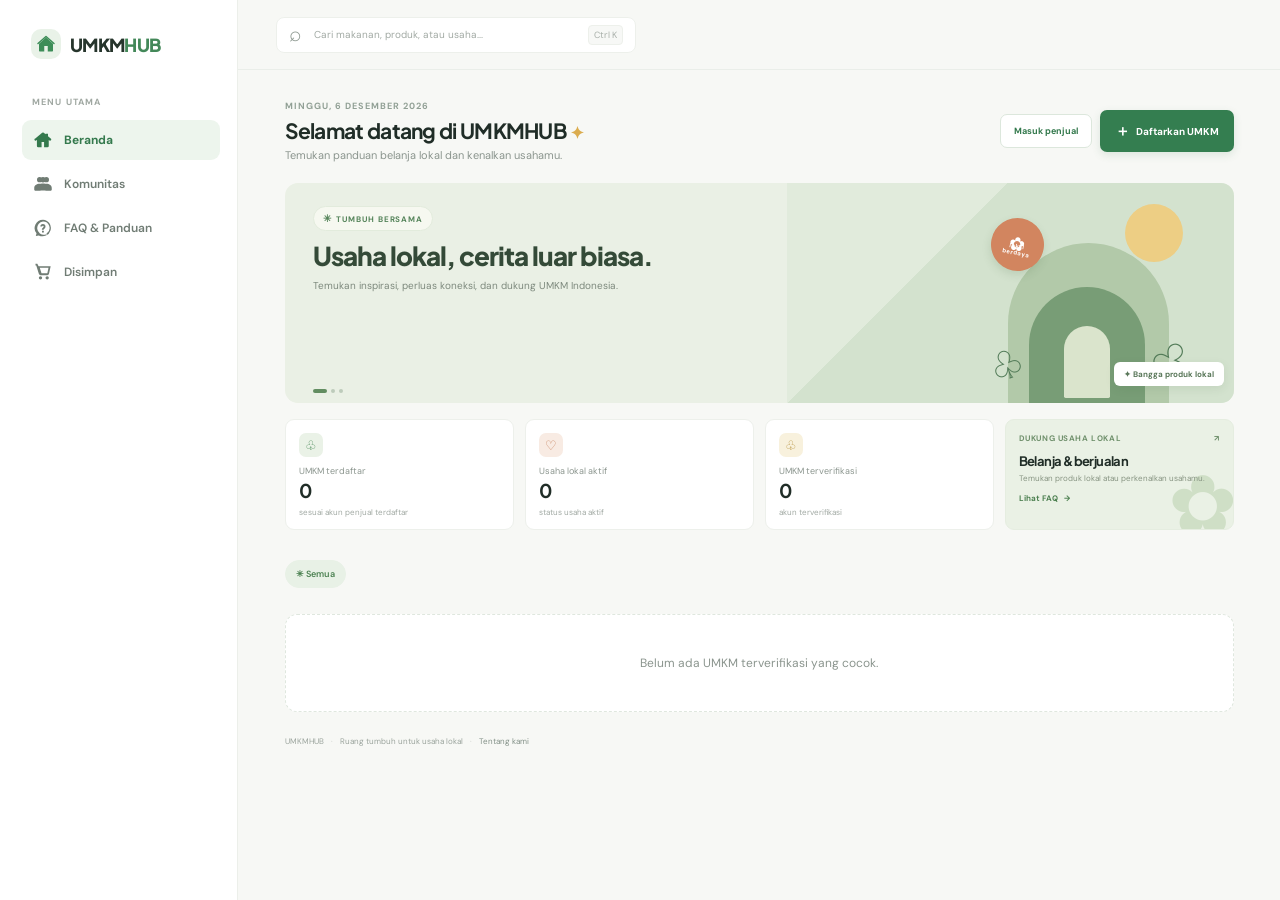
==== commit 3a2945d8: "update" ====
--- a/index.html
+++ b/index.html
@@ -9,7 +9,7 @@
   <link rel="preconnect" href="https://fonts.googleapis.com">
   <link rel="preconnect" href="https://fonts.gstatic.com" crossorigin>
   <link href="https://fonts.googleapis.com/css2?family=DM+Sans:wght@400;500;600;700;800&family=Plus+Jakarta+Sans:wght@400;500;600;700;800&display=swap" rel="stylesheet">
-  <link rel="stylesheet" href="styles.css" />
+  <link rel="stylesheet" href="styles.css?v=site-content-20261007" />
   <link rel="stylesheet" href="admin.css" />
   <link rel="stylesheet" href="motion.css" />
   <link rel="stylesheet" href="app-motion.css" />
@@ -21,10 +21,10 @@
       <a class="brand" href="#home" aria-label="UMKMHUB beranda"><span class="brand-mark"><svg viewBox="0 0 40 40" fill="none"><path d="M6 19.5 20 7l14 12.5v14a1.5 1.5 0 0 1-1.5 1.5h-9v-11h-7v11h-9A1.5 1.5 0 0 1 6 33.5v-14Z" fill="currentColor"/><path d="M4 19 20 5l16 14" stroke="currentColor" stroke-width="3" stroke-linecap="round" stroke-linejoin="round"/></svg></span><span>UMKM<span class="brand-green">HUB</span></span></a>
       <div class="side-label">MENU UTAMA</div>
       <nav class="main-nav" aria-label="Navigasi utama">
-        <a class="nav-link active" href="#home"><span class="nav-icon">⌂</span>Beranda</a>
-        <a class="nav-link" href="#community"><span class="nav-icon">▤</span>Komunitas</a>
-        <a class="nav-link" href="#programs"><span class="nav-icon">♧</span>FAQ & Panduan</a>
-        <a class="nav-link" href="#saved"><span class="nav-icon">♡</span>Disimpan</a>
+        <a class="nav-link active" href="#home"><span class="nav-icon"><svg viewBox="0 0 24 24" aria-hidden="true"><path fill="currentColor" d="M2.4 10.5 11 3.3a1.5 1.5 0 0 1 2 0l2 1.7V4.4h3v3.2l3.6 2.9a1.4 1.4 0 0 1-1.8 2.1l-.9-.7v7.2a1.5 1.5 0 0 1-1.5 1.5h-4.1v-6.1h-3v6.1H6.2a1.5 1.5 0 0 1-1.5-1.5v-7.2l-.6.5a1.4 1.4 0 1 1-1.7-2.2Z"/></svg></span>Beranda</a>
+        <a class="nav-link" href="#community"><span class="nav-icon"><svg viewBox="0 0 24 24" aria-hidden="true"><path fill="currentColor" d="M8 10a3.2 3.2 0 1 1 0-6.4A3.2 3.2 0 0 1 8 10Zm8 0a3.2 3.2 0 1 1 0-6.4 3.2 3.2 0 0 1 0 6.4ZM1.5 19v-2.2c0-3 2.7-5.1 6.5-5.1 1.2 0 2.3.2 3.2.6-1.4 1.1-2.2 2.6-2.2 4.5V20H2.5a1 1 0 0 1-1-1Zm21 0a1 1 0 0 1-1 1h-6.5v-3.2c0-1.9-.8-3.4-2.2-4.5.9-.4 2-.6 3.2-.6 3.8 0 6.5 2.1 6.5 5.1V19ZM12 11.5c3.8 0 6.5 2.1 6.5 5.1v2.2a1 1 0 0 1-1 1h-11a1 1 0 0 1-1-1v-2.2c0-3 2.7-5.1 6.5-5.1Zm0-1.4a3.2 3.2 0 1 1 0-6.4 3.2 3.2 0 0 1 0 6.4Z"/></svg></span>Komunitas</a>
+        <a class="nav-link" href="#programs"><span class="nav-icon"><svg viewBox="0 0 24 24" aria-hidden="true"><path fill="currentColor" d="M12 2a10 10 0 0 0-7.8 16.3l-.8 3.4 3.5-.8A10 10 0 1 0 12 2Zm0 2.2a7.8 7.8 0 0 1 4.9 13.9l-.7.6.4 1.5-1.7-.4-.7.3A7.8 7.8 0 1 1 12 4.2Zm-.1 3a3.1 3.1 0 0 0-3.1 3.1h2.2a.9.9 0 1 1 1.8 0c0 .6-.3.9-.9 1.4-.8.6-1.3 1.3-1.3 2.5h2.2c0-.4.1-.6.5-1 .9-.7 1.7-1.5 1.7-2.9a3.1 3.1 0 0 0-3.1-3.1Zm-1.1 8v2.2H13v-2.2h-2.2Z"/></svg></span>FAQ & Panduan</a>
+        <a class="nav-link" href="#saved"><span class="nav-icon"><svg viewBox="0 0 24 24" aria-hidden="true"><path fill="currentColor" d="M3 2h2.2l1.5 3h14.5l-2 9.2a2 2 0 0 1-2 1.6H9a2 2 0 0 1-1.9-1.4L3.9 4.2H3V2Zm5.1 5 2.1 6.6h7l1.4-6.6H8.1ZM9 17a2 2 0 1 0 0 4 2 2 0 0 0 0-4Zm8 0a2 2 0 1 0 0 4 2 2 0 0 0 0-4Z"/></svg></span>Disimpan</a>
       </nav>
     </aside>
 
@@ -38,8 +38,6 @@
         <section class="stats-grid" aria-label="Ringkasan komunitas"><article class="stat-card"><span class="stat-icon green-icon">♧</span><small>UMKM terdaftar</small><strong>0</strong><span class="stat-foot">sesuai akun penjual terdaftar</span></article><article class="stat-card"><span class="stat-icon peach-icon">♡</span><small>Usaha lokal aktif</small><strong>0</strong><span class="stat-foot">status usaha aktif</span></article><article class="stat-card"><span class="stat-icon yellow-icon">♧</span><small>UMKM terverifikasi</small><strong>0</strong><span class="stat-foot">akun terverifikasi</span></article><article class="stat-card stat-highlight"><div class="highlight-top"><span>DUKUNG USAHA LOKAL</span><span>↗</span></div><strong>Belanja & berjualan</strong><p>Temukan produk lokal atau perkenalkan usahamu.</p><button type="button" class="text-link">Lihat FAQ <span>→</span></button><div class="highlight-flower">✿</div></article></section>
 
         <section class="section-block buyer-discover" id="discover">
-  <div class="section-heading"><div><div class="eyebrow">TEMUKAN USAHA LOKAL</div><h2>Cari UMKM yang kamu butuhkan</h2><p class="discover-intro">Jelajah tanpa akun. Hubungi penjual dan lanjutkan transaksi langsung melalui WhatsApp.</p></div></div>
-  <label class="discover-search"><span aria-hidden="true">⌕</span><input id="discover-search" type="search" placeholder="Cari nama usaha, produk, atau lokasi" aria-label="Cari UMKM berdasarkan nama, produk, atau lokasi"></label>
   <div class="category-row" role="group" aria-label="Filter kategori"><button class="category-chip selected" data-category="Semua">✳ Semua</button></div>
   <div class="business-grid" id="business-grid"></div>
   <div class="empty-search" id="empty-search">Belum ada UMKM terverifikasi yang cocok.</div>
@@ -71,13 +69,13 @@
       </div>
     </main>
   </div>
-  <nav class="mobile-nav" aria-label="Navigasi mobile"><a class="active" href="#home"><span>⌂</span>Beranda</a><a href="#community"><span>▤</span>Komunitas</a><button id="mobile-add" aria-label="Daftarkan UMKM">＋</button><a href="#programs"><span>❔</span>FAQ</a><a href="#saved"><span>♡</span>Disimpan</a></nav>
+  <nav class="mobile-nav" aria-label="Navigasi mobile"><a class="active" href="#home"><span><svg viewBox="0 0 24 24" aria-hidden="true"><path fill="currentColor" d="M2.4 10.5 11 3.3a1.5 1.5 0 0 1 2 0l2 1.7V4.4h3v3.2l3.6 2.9a1.4 1.4 0 0 1-1.8 2.1l-.9-.7v7.2a1.5 1.5 0 0 1-1.5 1.5h-4.1v-6.1h-3v6.1H6.2a1.5 1.5 0 0 1-1.5-1.5v-7.2l-.6.5a1.4 1.4 0 1 1-1.7-2.2Z"/></svg></span>Beranda</a><a href="#community"><span><svg viewBox="0 0 24 24" aria-hidden="true"><path fill="currentColor" d="M8 10a3.2 3.2 0 1 1 0-6.4A3.2 3.2 0 0 1 8 10Zm8 0a3.2 3.2 0 1 1 0-6.4 3.2 3.2 0 0 1 0 6.4ZM1.5 19v-2.2c0-3 2.7-5.1 6.5-5.1 1.2 0 2.3.2 3.2.6-1.4 1.1-2.2 2.6-2.2 4.5V20H2.5a1 1 0 0 1-1-1Zm21 0a1 1 0 0 1-1 1h-6.5v-3.2c0-1.9-.8-3.4-2.2-4.5.9-.4 2-.6 3.2-.6 3.8 0 6.5 2.1 6.5 5.1V19ZM12 11.5c3.8 0 6.5 2.1 6.5 5.1v2.2a1 1 0 0 1-1 1h-11a1 1 0 0 1-1-1v-2.2c0-3 2.7-5.1 6.5-5.1Zm0-1.4a3.2 3.2 0 1 1 0-6.4 3.2 3.2 0 0 1 0 6.4Z"/></svg></span>Komunitas</a><button id="mobile-add" aria-label="Daftarkan UMKM">＋</button><a href="#programs"><span><svg viewBox="0 0 24 24" aria-hidden="true"><path fill="currentColor" d="M12 2a10 10 0 0 0-7.8 16.3l-.8 3.4 3.5-.8A10 10 0 1 0 12 2Zm0 2.2a7.8 7.8 0 0 1 4.9 13.9l-.7.6.4 1.5-1.7-.4-.7.3A7.8 7.8 0 1 1 12 4.2Zm-.1 3a3.1 3.1 0 0 0-3.1 3.1h2.2a.9.9 0 1 1 1.8 0c0 .6-.3.9-.9 1.4-.8.6-1.3 1.3-1.3 2.5h2.2c0-.4.1-.6.5-1 .9-.7 1.7-1.5 1.7-2.9a3.1 3.1 0 0 0-3.1-3.1Zm-1.1 8v2.2H13v-2.2h-2.2Z"/></svg></span>FAQ</a><a href="#saved"><span><svg viewBox="0 0 24 24" aria-hidden="true"><path fill="currentColor" d="M3 2h2.2l1.5 3h14.5l-2 9.2a2 2 0 0 1-2 1.6H9a2 2 0 0 1-1.9-1.4L3.9 4.2H3V2Zm5.1 5 2.1 6.6h7l1.4-6.6H8.1ZM9 17a2 2 0 1 0 0 4 2 2 0 0 0 0-4Zm8 0a2 2 0 1 0 0 4 2 2 0 0 0 0-4Z"/></svg></span>Disimpan</a></nav>
   <div class="toast" id="toast" role="status"></div>
   <dialog class="registration-modal" id="registration-modal"><form id="registration-form"><div class="modal-top"><div><div class="eyebrow">PENDATAAN UMKM</div><h2>Daftarkan usahamu</h2><p>Lengkapi data agar usaha lebih mudah ditemukan.</p></div><button type="button" class="modal-close" aria-label="Tutup">×</button></div><div class="form-section-title">Data pemilik</div><div class="form-grid"><label>Nama pemilik<input name="owner" required placeholder="Nama lengkap"></label><label>Nomor WhatsApp<input name="phone" required inputmode="tel" placeholder="08xxxxxxxxxx"></label><label>Email<input name="email" type="email" required placeholder="nama@email.com"></label><label>Alamat pemilik<input name="ownerAddress" required placeholder="Kecamatan, kota"></label></div><div class="form-section-title">Data usaha</div><div class="form-grid"><label>Nama usaha<input name="business" required placeholder="Nama yang dikenal pelanggan"></label><label>Kategori<select name="category" required><option value="">Pilih kategori</option><option>Kuliner</option><option>Fashion</option><option>Kerajinan</option><option>Kecantikan</option><option>Jasa</option><option>Minuman</option><option>Lainnya</option></select></label><label>Tahun berdiri<input name="year" type="number" min="1900" max="2026" placeholder="Contoh: 2021"></label><label>Alamat usaha<input name="address" required placeholder="Jalan, kecamatan, kota"></label><label>Jumlah karyawan<input name="employees" type="number" min="0" placeholder="Jumlah orang"></label><label>Omzet per bulan<input name="revenue" placeholder="Rp"></label><label>Jumlah produk<input name="products" type="number" min="0" placeholder="Jumlah produk"></label><label>Status usaha<select name="businessStatus"><option>Aktif</option><option>Tidak Aktif</option></select></label><label class="full-field">Media sosial<input name="social" placeholder="Instagram, TikTok, atau tautan lainnya"></label><label class="full-field">Deskripsi usaha<textarea name="description" rows="3" placeholder="Ceritakan usaha dan produk unggulanmu"></textarea></label><label class="full-field">Foto usaha / produk<input name="photo" type="file" accept="image/*"></label></div><div class="seller-account-step" id="seller-account-step" hidden><div class="form-section-title">Buat akun penjual</div><p class="account-step-copy">Nomor WhatsApp ini menjadi nomor login. Akun dapat digunakan setelah disetujui admin.</p><label>Nomor WhatsApp untuk login<input id="seller-account-phone" type="tel" readonly></label><label>Kata sandi<input id="seller-password" type="password" minlength="8" autocomplete="new-password" placeholder="Minimal 8 karakter"></label><label>Ulangi kata sandi<input id="seller-password-confirm" type="password" minlength="8" autocomplete="new-password" placeholder="Masukkan ulang kata sandi"></label></div><div class="form-note" id="registration-note">Pendaftaran akan berstatus <b>Menunggu Verifikasi</b> sampai ditinjau pengelola.</div><div class="modal-actions"><button type="button" class="cancel-button" id="registration-back" hidden>Kembali</button><button type="button" class="cancel-button" id="registration-cancel">Batal</button><button type="submit" class="primary-button" id="registration-next">Selanjutnya <span>→</span></button></div></form></dialog>
   <dialog class="seller-login-modal" id="seller-login-modal"><form id="seller-login-form"><div class="modal-top"><div><div class="eyebrow">AKUN PENJUAL</div><h2>Masuk ke UMKMHUB</h2><p>Gunakan nomor WhatsApp yang didaftarkan.</p></div><button type="button" class="modal-close seller-login-close" aria-label="Tutup">×</button></div><label>Nomor WhatsApp<input name="phone" type="tel" autocomplete="username" required placeholder="08xxxxxxxxxx"></label><label>Kata sandi<input name="password" type="password" autocomplete="current-password" required></label><p class="seller-login-message" id="seller-login-message" role="status"></p><button type="submit" class="primary-button">Masuk <span>→</span></button><p class="login-register-hint">Belum punya akun penjual? <button type="button" id="seller-register-trigger">Daftarkan usaha</button></p></form></dialog>
   <dialog class="post-modal" id="post-modal"><form id="post-form"><div class="modal-top"><div><div class="eyebrow">KOMUNITAS UMKMHUB</div><h2>Bagikan cerita usahamu</h2><p>Ceritakan kabar, produk baru, atau pencapaianmu.</p></div><button type="button" class="post-close modal-close" aria-label="Tutup">×</button></div><label class="post-label">Postingan<textarea name="postText" rows="5" required placeholder="Apa cerita usahamu hari ini?"></textarea></label><div class="form-grid post-fields"><label>Produk (opsional)<input name="postProduct" placeholder="Nama produk"></label><label>Harga (opsional)<input name="postPrice" placeholder="Contoh: Rp 25.000"></label></div><div class="modal-actions"><button type="button" class="post-cancel cancel-button">Batal</button><button type="submit" class="primary-button">Publikasikan <span>↗</span></button></div></form></dialog>
   <dialog class="profile-modal" id="profile-modal"><div class="profile-modal-cover"><span class="profile-modal-emoji"></span><button type="button" class="profile-close modal-close" aria-label="Tutup">×</button></div><div class="profile-modal-body"><div class="profile-modal-title"><div><div class="eyebrow">PROFIL UMKM · <span class="profile-category"></span></div><h2 class="profile-name"></h2><p class="profile-location"></p></div><button class="follow-button profile-follow">+ Ikuti</button></div><p class="profile-about">Usaha lokal yang tumbuh bersama komunitas UMKMHUB.</p><h3>Produk unggulan</h3><div class="profile-products"></div><button class="primary-button contact-owner">Hubungi via WhatsApp ↗</button></div></dialog>
-  <script src="store.js"></script>
-  <script src="home.js"></script>
+  <script src="store.js?v=20261007-site-content-1"></script>
+  <script src="home.js?v=20261007-site-content-1"></script>
 </body>
 </html>
--- a/styles.css
+++ b/styles.css
@@ -31,3 +31,9 @@
 .buyer-discover .business-cover.has-product-photo{height:210px}@media(max-width:720px){.buyer-discover .business-cover.has-product-photo{height:190px}}
 
 .buyer-discover .business-cover.has-product-photo{height:145px}@media(max-width:720px){.buyer-discover .business-cover.has-product-photo{height:125px}}
+
+#discover{scroll-margin-top:82px}
+
+.nav-icon svg{display:block;width:20px;height:20px}.mobile-nav a span svg{display:block;width:21px;height:21px}.mobile-nav a span{display:grid;place-items:center}
+
+.hero-art.has-custom-image{background:#dbe9d6}.hero-custom-image{position:absolute;inset:0;width:100%;height:100%;object-fit:cover}.hero-art.has-custom-image>:not(.hero-custom-image){display:none}
--- a/admin.css
+++ b/admin.css
@@ -8,3 +8,5 @@
 
 /* Profil penjual pada komunitas */
 .community-store-link{display:flex;align-items:center;gap:10px;min-width:0;flex:1;padding:0;border:0;background:transparent;text-align:left;cursor:pointer}.community-store-avatar{display:grid;place-items:center;flex:none;width:42px;height:42px;overflow:hidden;border:1px solid #e5ede3;border-radius:50%;background:#edf5ed;color:#347e50;font-size:20px}.community-store-avatar img{width:100%;height:100%;object-fit:cover}.community-store-name{display:grid;gap:4px;min-width:0}.community-store-name b{overflow:hidden;color:#26352c;font-size:11px;text-overflow:ellipsis;white-space:nowrap}.community-store-name small{color:#859187;font-size:8px;line-height:1.4}.community-store-link:hover .community-store-name b{color:#347e50}.community-contact-button{width:100%;margin:2px 0 10px;padding:10px 12px;border:1px solid #dce9da;border-radius:8px;background:#f2f7ef;color:#347e50;text-align:center;font-size:10px;font-weight:700;cursor:pointer;transition:background .2s,transform .2s}.community-contact-button:hover{background:#e8f2e5;transform:translateY(-1px)}.profile-logo-image{width:88px;height:88px;object-fit:cover;border:4px solid #ffffffa8;border-radius:24px;box-shadow:0 7px 18px #293b2928}.community-section .feed-top{margin-bottom:4px}.community-section .post-follow{flex:none}@media(max-width:720px){.community-store-avatar{width:40px;height:40px}.community-store-name b{font-size:10px}.community-store-name small{font-size:7px}.community-contact-button{min-height:40px;font-size:9px}}
+
+.site-content-panel{padding:16px;margin-bottom:14px}.site-content-heading{align-items:center}.site-content-heading h2{font:700 15px var(--display);margin:4px 0}.site-content-heading p{font-size:9px;color:#8e9890;margin:4px 0 0}.site-content-toggle,.faq-editor-heading button{border:1px solid #e4ebe2;background:#f8faf7;color:#4b8054;border-radius:6px;padding:8px 11px;font-size:9px;font-weight:700;cursor:pointer}.site-content-panel form[hidden]{display:none}.site-editor-section{padding:14px 0;border-top:1px solid #eef1ed}.site-editor-section h3{font:700 11px var(--display);margin:0 0 11px;color:#34463a}.site-editor-grid{display:grid;grid-template-columns:repeat(2,minmax(0,1fr));gap:10px}.site-editor-grid label,.faq-editor-row label{display:grid;gap:5px;color:#77837a;font-size:8px;font-weight:600}.site-editor-grid input,.site-editor-grid textarea,.faq-editor-row input,.faq-editor-row textarea{width:100%;border:1px solid #e7ece5;border-radius:5px;padding:8px;background:#fff;color:#435147;font:400 9px var(--font);outline-color:#9fc49c}.site-editor-grid textarea,.faq-editor-row textarea{resize:vertical;line-height:1.5}.site-editor-grid input[type=file]{font-size:8px}.site-editor-grid small{font-size:7px;color:#9aa39b;font-weight:400}.site-editor-wide{grid-column:1/-1}.hero-image-preview{display:block;max-width:min(100%,440px);max-height:160px;object-fit:cover;object-position:center;border-radius:7px;border:1px solid #e7ece5}.remove-hero-image{justify-self:start;border:0;background:none;color:#b65c52;font-size:8px;cursor:pointer;padding:2px}.faq-editor-heading{display:flex;align-items:center;justify-content:space-between;margin:14px 0 8px;color:#56645a;font-size:9px}.faq-editor-list{display:grid;gap:8px}.faq-editor-row{display:grid;grid-template-columns:1fr 1fr auto;gap:8px;align-items:end;padding:10px;background:#f8f9f7;border:1px solid #eef1ed;border-radius:7px}.faq-editor-row button{border:1px solid #f0d9d5;background:#fff;color:#b75f53;border-radius:5px;padding:7px;font-size:8px;cursor:pointer}.site-editor-actions{display:flex;justify-content:space-between;align-items:center;padding-top:12px;border-top:1px solid #eef1ed}.site-editor-actions>span{font-size:8px;color:#909b92}.site-editor-actions .primary-button{font-size:9px;padding:9px 12px}@media(max-width:700px){.site-editor-grid{grid-template-columns:1fr}.faq-editor-row{grid-template-columns:1fr}.faq-editor-row button{justify-self:start}.site-content-heading{align-items:flex-start;gap:8px}.site-content-toggle{flex-shrink:0}.site-editor-actions{align-items:flex-end;gap:9px}.site-editor-actions>span{max-width:55%;line-height:1.4}}
